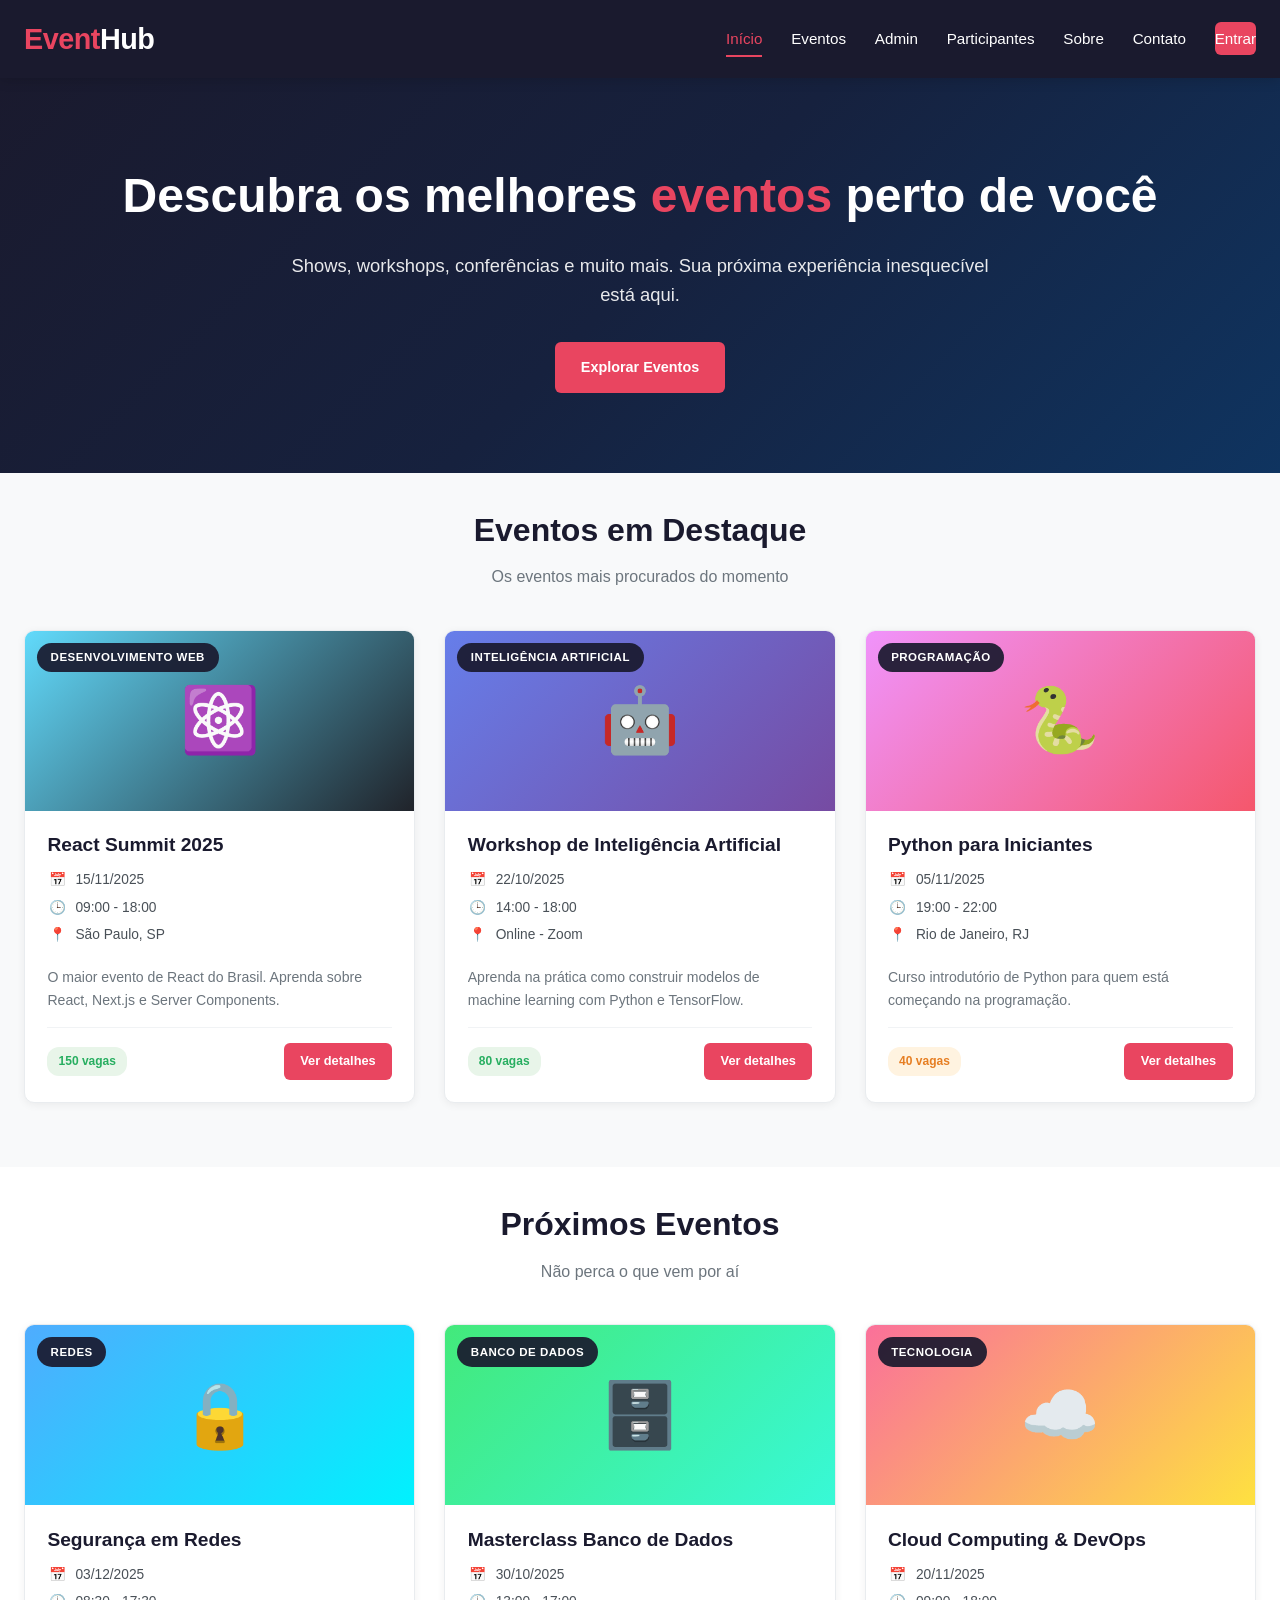
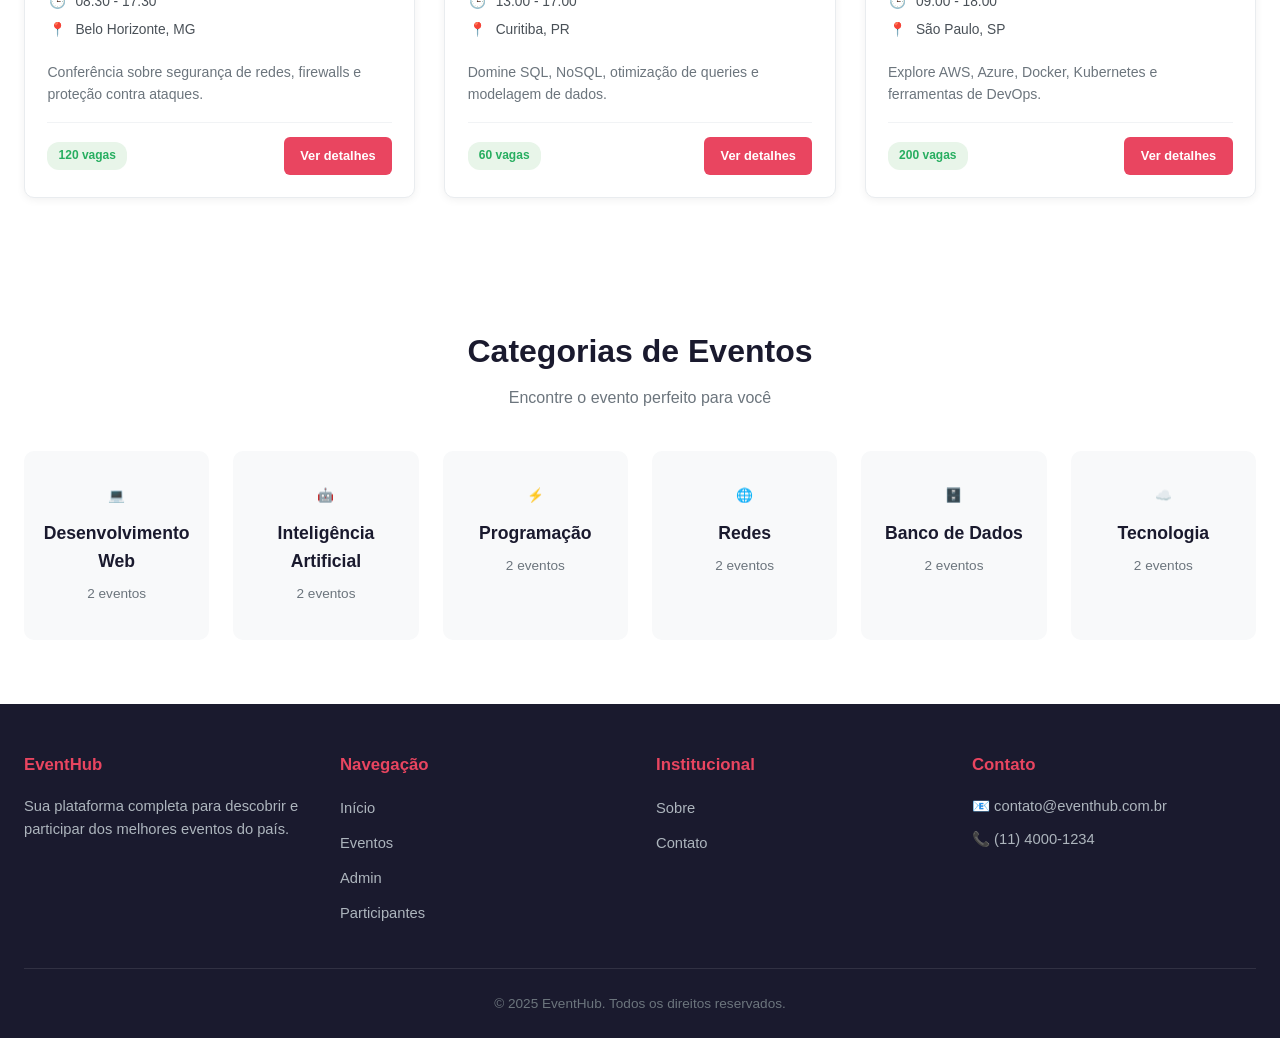
==== index.html @ a923f31c "v1" ====
<!DOCTYPE html>
<html lang="pt-BR">
<head>
  <meta charset="UTF-8">
  <meta name="viewport" content="width=device-width, initial-scale=1.0">
  <title>EventHub — Sua plataforma de eventos</title>
  <link rel="stylesheet" href="css/style.css">
  <link rel="stylesheet" href="css/eventos.css">
</head>
<body>
  <header class="site-header">
    <div class="container navbar">
      <a href="index.html" class="logo">Event<span>Hub</span></a>
      <nav>
        <ul class="nav-menu" id="navMenu">
  <li><a href="index.html" class="active">Início</a></li>
  <li><a href="eventos.html">Eventos</a></li>
  <li><a href="admin.html">Admin</a></li>
  <li><a href="participantes.html">Participantes</a></li>
  <li><a href="sobre.html">Sobre</a></li>
  <li><a href="contato.html">Contato</a></li>
  <li><a href="login.html" class="btn-login">Entrar</a></li>
</ul>
      </nav>
      <button class="mobile-toggle" id="mobileToggle" aria-label="Menu">☰</button>
    </div>
  </header>

  <section class="hero">
    <div class="container">
      <h1>Descubra os melhores <span>eventos</span> perto de você</h1>
      <p>Shows, workshops, conferências e muito mais. Sua próxima experiência inesquecível está aqui.</p>
      <div class="hero-actions">
  <a href="eventos.html" class="btn btn-primary">Explorar Eventos</a>
  <a href="cadastro-evento.html" id="btnCriarEvento" class="btn btn-outline"
     style="background:transparent;color:white;border-color:white;display:none;">
    Criar Evento
  </a>
</div>
    </div>
  </section>

  <section class="events-section">
    <div class="container">
      <h2 class="section-title">Eventos em Destaque</h2>
      <p class="section-subtitle">Os eventos mais procurados do momento</p>
      <div class="events-grid" id="destaques"></div>
    </div>
  </section>

  <section class="events-section" style="background:white;">
    <div class="container">
      <h2 class="section-title">Próximos Eventos</h2>
      <p class="section-subtitle">Não perca o que vem por aí</p>
      <div class="events-grid" id="proximos"></div>
    </div>
  </section>

  <section class="categories-section">
    <div class="container">
      <h2 class="section-title">Categorias de Eventos</h2>
      <p class="section-subtitle">Encontre o evento perfeito para você</p>
      <div class="categories-grid" id="categoriasGrid"></div>
    </div>
  </section>

  <footer>
    <div class="container">
      <div class="footer-grid">
        <div class="footer-col">
          <h4>EventHub</h4>
          <p>Sua plataforma completa para descobrir e participar dos melhores eventos do país.</p>
        </div>
        <div class="footer-col">
          <h4>Navegação</h4>
          <ul>
            <li><a href="index.html">Início</a></li>
            <li><a href="eventos.html">Eventos</a></li>
            <li><a href="admin.html">Admin</a></li>
            <li><a href="participantes.html">Participantes</a></li>
          </ul>
        </div>
        <div class="footer-col">
          <h4>Institucional</h4>
          <ul>
            <li><a href="sobre.html">Sobre</a></li>
            <li><a href="contato.html">Contato</a></li>
          </ul>
        </div>
        <div class="footer-col">
          <h4>Contato</h4>
          <p>📧 contato@eventhub.com.br</p>
          <p>📞 (11) 4000-1234</p>
        </div>
      </div>
      <div class="footer-bottom">
        <p>&copy; 2025 EventHub. Todos os direitos reservados.</p>
      </div>
    </div>
  </footer>

  <script src="js/app.js"></script>
  <script>
    function cardHome(e) {
      return `
        <article class="event-card">
          <div class="event-image" style="background:${e.cor}">
            <span class="event-category-badge">${e.categoria}</span>
            <span>${e.imagem}</span>
          </div>
          <div class="event-info">
            <h3>${e.nome}</h3>
            <ul class="event-meta-list">
              <li><span class="icon">📅</span> ${formatarData(e.data)}</li>
              <li><span class="icon">🕒</span> ${e.horario}</li>
              <li><span class="icon">📍</span> ${e.local}</li>
            </ul>
            <p class="event-description">${e.descricao}</p>
            <div class="event-footer">
              <span class="badge ${e.vagas <= 10 ? 'full' : e.vagas <= 50 ? 'low' : ''}">${e.vagas} vagas</span>
              <a href="evento.html?id=${e.id}" class="btn btn-primary btn-sm">Ver detalhes</a>
            </div>
          </div>
        </article>`;
    }

    const eventos = DB.getEventos();
    document.getElementById('destaques').innerHTML = eventos.slice(0, 3).map(cardHome).join('');
    document.getElementById('proximos').innerHTML = eventos.slice(3, 6).map(cardHome).join('');

    const categorias = [...new Set(eventos.map(e => e.categoria))];
    document.getElementById('categoriasGrid').innerHTML = categorias.map(cat => {
      const count = eventos.filter(e => e.categoria === cat).length;
      const icones = {
        'Desenvolvimento Web': '💻', 'Inteligência Artificial': '🤖',
        'Programação': '⚡', 'Redes': '🌐',
        'Banco de Dados': '🗄️', 'Tecnologia': '☁️'
      };
      return `<a href="eventos.html?categoria=${encodeURIComponent(cat)}" class="category-card">
        <span class="category-icon">${icones[cat] || '📌'}</span>
        <h3>${cat}</h3>
        <span>${count} eventos</span>
      </a>`;
    }).join('');
  </script>
  <script src="js/app.js"></script>
<script src="js/auth.js"></script>
<script>
  // Troca "Entrar" por "Sair" se houver sessão
  (function () {
    const sessao = Auth.getSessao();
    if (!sessao) return;
    const btn = document.querySelector('.btn-login');
    if (btn) {
      btn.textContent = `👤 ${sessao.email.split('@')[0]} (Sair)`;
      btn.href = '#';
      btn.addEventListener('click', e => {
        e.preventDefault();
        if (confirm('Deseja sair?')) {
          Auth.logout();
          location.reload();
        }
      });
    }
  })();
</script>
<script>
  /* restante do script existente da home */
</script>
<script src="js/app.js"></script>
<script src="js/auth.js"></script>
<script>
  /* Mostra "Criar Evento" apenas para admin logado */
  (function () {
    const sessao = Auth.getSessao();
    if (sessao && sessao.tipo === 'admin') {
      document.getElementById('btnCriarEvento').style.display = '';
    }
  })();
</script>
<script>
  /* ... restante do script da home (destaques, próximos, categorias) ... */
</script>
</body>
</html>
---- css/style.css ----
/* ========== RESET E VARIÁVEIS GLOBAIS ========== */
*, *::before, *::after { margin: 0; padding: 0; box-sizing: border-box; }

:root {
  --primary: #e94560;
  --primary-dark: #c73650;
  --dark: #1a1a2e;
  --dark-2: #16213e;
  --dark-3: #0f3460;
  --gray-50: #f8f9fa;
  --gray-100: #f1f3f5;
  --gray-200: #e9ecef;
  --gray-300: #dee2e6;
  --gray-500: #adb5bd;
  --gray-600: #6c757d;
  --gray-700: #495057;
  --gray-800: #343a40;
  --success: #27ae60;
  --warning: #e67e22;
  --danger: #e74c3c;
  --info: #3498db;
  --radius: 10px;
  --radius-sm: 6px;
  --shadow-sm: 0 2px 8px rgba(0,0,0,0.06);
  --shadow-md: 0 4px 16px rgba(0,0,0,0.1);
  --shadow-lg: 0 10px 40px rgba(0,0,0,0.15);
  --transition: all 0.3s cubic-bezier(0.4, 0, 0.2, 1);
}

html { scroll-behavior: smooth; }
body {
  font-family: 'Segoe UI', -apple-system, BlinkMacSystemFont, sans-serif;
  background: var(--gray-50);
  color: var(--gray-800);
  line-height: 1.6;
  min-height: 100vh;
  display: flex;
  flex-direction: column;
}
a { text-decoration: none; color: inherit; }
button { font-family: inherit; cursor: pointer; border: none; background: none; }
.container { max-width: 1280px; margin: 0 auto; padding: 0 24px; width: 100%; }
:focus-visible { outline: 3px solid var(--primary); outline-offset: 2px; }

/* ========== HEADER / NAV ========== */
.site-header {
  background: var(--dark);
  color: white;
  padding: 1rem 0;
  position: sticky;
  top: 0;
  z-index: 200;
  box-shadow: 0 2px 12px rgba(0,0,0,0.15);
}
.navbar {
  display: flex;
  justify-content: space-between;
  align-items: center;
  gap: 1rem;
}
.logo { font-size: 1.8rem; font-weight: 800; color: var(--primary); letter-spacing: -0.5px; }
.logo span { color: white; }
.nav-menu { display: flex; list-style: none; gap: 1.8rem; align-items: center; }
.nav-menu a {
  color: white; font-weight: 500; font-size: 0.95rem;
  transition: var(--transition); padding: 0.5rem 0;
  border-bottom: 2px solid transparent;
}
.nav-menu a:hover, .nav-menu a.active {
  color: var(--primary); border-bottom-color: var(--primary);
}
.btn-login {
  background: var(--primary); padding: 0.55rem 1.3rem;
  border-radius: var(--radius-sm); color: white !important;
  font-weight: 600; border-bottom: none !important;
}
.btn-login:hover { background: var(--primary-dark); }
.mobile-toggle {
  display: none; color: white; font-size: 1.8rem; padding: 0.3rem;
}

/* ========== BOTÕES ========== */
.btn {
  padding: 0.75rem 1.5rem; border-radius: var(--radius-sm);
  font-weight: 700; font-size: 0.9rem; transition: var(--transition);
  display: inline-flex; align-items: center; justify-content: center;
  gap: 0.4rem; border: 2px solid transparent; cursor: pointer;
}
.btn-primary { background: var(--primary); color: white; }
.btn-primary:hover { background: var(--primary-dark); transform: translateY(-2px); box-shadow: 0 6px 20px rgba(233,69,96,0.4); }
.btn-outline { background: white; color: var(--gray-700); border-color: var(--gray-300); }
.btn-outline:hover { border-color: var(--primary); color: var(--primary); }
.btn-success { background: var(--success); color: white; }
.btn-success:hover { background: #219150; }
.btn-danger { background: var(--danger); color: white; }
.btn-danger:hover { background: #c0392b; }
.btn-sm { padding: 0.4rem 0.9rem; font-size: 0.8rem; }
.btn:disabled { opacity: 0.5; cursor: not-allowed; transform: none !important; }

/* ========== BANNER / PAGE HEADER ========== */
.page-header {
  background: linear-gradient(135deg, var(--dark) 0%, var(--dark-2) 50%, var(--dark-3) 100%);
  color: white; padding: 3.5rem 0 3rem; text-align: center; position: relative;
}
.page-header h1 { font-size: clamp(1.8rem, 4vw, 2.8rem); margin-bottom: 0.5rem; font-weight: 800; }
.page-header h1 span { color: var(--primary); }
.page-header p { opacity: 0.9; font-size: clamp(0.95rem, 1.5vw, 1.15rem); max-width: 600px; margin: 0 auto; }

.hero {
  background: linear-gradient(135deg, var(--dark) 0%, var(--dark-2) 50%, var(--dark-3) 100%);
  color: white; padding: 5rem 0; text-align: center;
}
.hero h1 { font-size: clamp(2rem, 5vw, 3rem); margin-bottom: 1rem; }
.hero h1 span { color: var(--primary); }
.hero p { font-size: 1.15rem; margin-bottom: 2rem; opacity: 0.9; max-width: 700px; margin-left: auto; margin-right: auto; }
.hero-actions { display: flex; justify-content: center; gap: 1rem; flex-wrap: wrap; }

/* ========== FOOTER ========== */
footer { background: var(--dark); color: white; padding: 3rem 0 1.5rem; margin-top: auto; }
.footer-grid {
  display: grid; grid-template-columns: repeat(auto-fit, minmax(200px, 1fr));
  gap: 2rem; margin-bottom: 2rem;
}
.footer-col h4 { color: var(--primary); margin-bottom: 1rem; font-size: 1.05rem; }
.footer-col ul { list-style: none; }
.footer-col ul li { margin-bottom: 0.6rem; }
.footer-col ul li a { color: var(--gray-500); transition: var(--transition); font-size: 0.92rem; }
.footer-col ul li a:hover { color: var(--primary); }
.footer-col p { color: var(--gray-500); font-size: 0.92rem; margin-bottom: 0.6rem; }
.footer-bottom {
  border-top: 1px solid rgba(255,255,255,0.1);
  padding-top: 1.5rem; text-align: center;
  color: var(--gray-600); font-size: 0.85rem;
}

/* ========== TOAST ========== */
.toast-container {
  position: fixed; bottom: 1.5rem; right: 1.5rem;
  z-index: 2000; display: flex; flex-direction: column; gap: 0.6rem; max-width: 360px;
}
.toast {
  background: white; border-radius: var(--radius-sm); padding: 0.9rem 1.1rem;
  box-shadow: var(--shadow-lg); display: flex; align-items: center; gap: 0.7rem;
  border-left: 4px solid var(--info); animation: toastIn 0.4s ease; font-size: 0.9rem;
}
.toast.success { border-left-color: var(--success); }
.toast.warning { border-left-color: var(--warning); }
.toast.error { border-left-color: var(--danger); }
@keyframes toastIn { from { opacity: 0; transform: translateX(100%); } to { opacity: 1; transform: translateX(0); } }

/* ========== FORMULÁRIOS ========== */
.form-group { margin-bottom: 1.2rem; }
.form-group label {
  display: block; font-weight: 700; margin-bottom: 0.4rem;
  font-size: 0.88rem; color: var(--dark);
}
.form-group label .req { color: var(--danger); margin-left: 2px; }
.form-group input,
.form-group select,
.form-group textarea {
  width: 100%; padding: 0.75rem 0.9rem;
  border: 1.5px solid var(--gray-300); border-radius: var(--radius-sm);
  font-size: 0.95rem; font-family: inherit;
  background: white; transition: var(--transition); outline: none;
}
.form-group input:focus,
.form-group select:focus,
.form-group textarea:focus {
  border-color: var(--primary);
  box-shadow: 0 0 0 3px rgba(233,69,96,0.12);
}
.form-group input.error,
.form-group select.error,
.form-group textarea.error {
  border-color: var(--danger); background: #fff5f5;
}
.form-group .error-msg {
  color: var(--danger); font-size: 0.8rem;
  margin-top: 0.3rem; display: none;
}
.form-group.has-error .error-msg { display: block; }
.form-group textarea { resize: vertical; min-height: 100px; }
.form-row { display: grid; grid-template-columns: 1fr 1fr; gap: 1rem; }
.form-card {
  background: white; border-radius: var(--radius); padding: 2rem;
  box-shadow: var(--shadow-md); border: 1px solid var(--gray-200);
}

/* ========== BADGES / TAGS ========== */
.badge {
  display: inline-flex; align-items: center; gap: 0.3rem;
  padding: 0.3rem 0.7rem; border-radius: 12px;
  font-size: 0.75rem; background: #e8f5e9; color: var(--success); font-weight: 700;
}
.badge.low { background: #fff3e0; color: var(--warning); }
.badge.full { background: #ffebee; color: var(--danger); }
.badge.info { background: #e3f2fd; color: var(--info); }

/* ========== RESPONSIVIDADE GLOBAL ========== */
@media (max-width: 768px) {
  .nav-menu { display: none; }
  .nav-menu.mobile-open {
    display: flex; flex-direction: column; position: absolute;
    top: 100%; left: 0; right: 0; background: var(--dark);
    padding: 1rem 1.5rem; gap: 0.8rem; box-shadow: 0 8px 20px rgba(0,0,0,0.3);
  }
  .mobile-toggle { display: block; }
  .form-row { grid-template-columns: 1fr; }
  .toast-container { left: 1rem; right: 1rem; max-width: none; }
}
---- css/eventos.css ----
/* ========== FILTROS ========== */
.filters-section {
  background: white; padding: 1.5rem 0;
  box-shadow: var(--shadow-sm); border-bottom: 1px solid var(--gray-200);
}
.filters-grid {
  display: grid; grid-template-columns: 2fr 1.2fr 1fr 1.2fr auto;
  gap: 1rem; align-items: end;
}
.filter-group { display: flex; flex-direction: column; min-width: 0; }
.filter-group label {
  font-size: 0.8rem; font-weight: 700; color: var(--dark);
  margin-bottom: 0.4rem; text-transform: uppercase; letter-spacing: 0.5px;
}
.filter-group input, .filter-group select {
  padding: 0.7rem 0.9rem; border: 1.5px solid var(--gray-300);
  border-radius: var(--radius-sm); font-size: 0.92rem;
  background: var(--gray-50); transition: var(--transition); outline: none; width: 100%;
}
.filter-group input:focus, .filter-group select:focus {
  border-color: var(--primary); background: white;
  box-shadow: 0 0 0 3px rgba(233,69,96,0.12);
}
.btn-clear {
  padding: 0.7rem 1.1rem; background: var(--gray-100);
  border: 1.5px solid var(--gray-300); border-radius: var(--radius-sm);
  font-weight: 700; color: var(--gray-700); transition: var(--transition);
  white-space: nowrap; font-size: 0.85rem;
}
.btn-clear:hover { background: var(--primary); color: white; border-color: var(--primary); }
.btn-clear:disabled { opacity: 0.4; cursor: not-allowed; }

.active-filters {
  display: flex; flex-wrap: wrap; gap: 0.5rem;
  margin-top: 1rem; align-items: center;
}
.active-filters:empty { display: none; }
.active-filters .label {
  font-size: 0.8rem; font-weight: 700; color: var(--gray-600);
  text-transform: uppercase; letter-spacing: 0.5px;
}
.filter-chip {
  display: inline-flex; align-items: center; gap: 0.4rem;
  background: rgba(233,69,96,0.1); color: var(--primary-dark);
  padding: 0.3rem 0.5rem 0.3rem 0.8rem; border-radius: 20px;
  font-size: 0.8rem; font-weight: 600; border: 1px solid rgba(233,69,96,0.25);
}
.filter-chip button {
  width: 18px; height: 18px; border-radius: 50%;
  background: rgba(233,69,96,0.2); color: var(--primary-dark);
  font-size: 0.65rem; display: flex; align-items: center; justify-content: center;
}
.filter-chip button:hover { background: var(--primary); color: white; }

/* ========== GRID DE EVENTOS ========== */
.events-section { padding: 2rem 0 4rem; flex: 1; }
.results-bar {
  display: flex; justify-content: space-between; align-items: center;
  margin-bottom: 1.5rem; flex-wrap: wrap; gap: 1rem;
}
.results-count { color: var(--gray-600); font-size: 0.95rem; }
.results-count strong { color: var(--primary); font-size: 1.15rem; }

.events-grid {
  display: grid; grid-template-columns: repeat(auto-fill, minmax(300px, 1fr));
  gap: 1.8rem;
}
.event-card {
  background: white; border-radius: var(--radius); overflow: hidden;
  box-shadow: var(--shadow-sm); transition: var(--transition);
  display: flex; flex-direction: column; border: 1px solid var(--gray-200);
}
.event-card:hover { transform: translateY(-6px); box-shadow: var(--shadow-lg); }
.event-image {
  height: 180px; display: flex; align-items: center; justify-content: center;
  font-size: 4rem; color: white; position: relative;
}
.event-category-badge {
  position: absolute; top: 12px; left: 12px;
  background: rgba(26,26,46,0.92); color: white;
  padding: 0.35rem 0.85rem; border-radius: 20px;
  font-size: 0.72rem; font-weight: 700;
  text-transform: uppercase; letter-spacing: 0.5px;
}
.event-info { padding: 1.4rem; flex: 1; display: flex; flex-direction: column; }
.event-info h3 { font-size: 1.2rem; margin-bottom: 0.7rem; color: var(--dark); line-height: 1.3; }
.event-meta-list { list-style: none; margin-bottom: 0.9rem; font-size: 0.86rem; color: var(--gray-700); }
.event-meta-list li { margin-bottom: 0.35rem; display: flex; align-items: center; gap: 0.5rem; }
.event-meta-list .icon { width: 20px; text-align: center; flex-shrink: 0; }
.event-description {
  color: var(--gray-600); font-size: 0.88rem; margin-bottom: 1rem; flex: 1;
  display: -webkit-box; -webkit-line-clamp: 3; -webkit-box-orient: vertical; overflow: hidden;
}
.event-footer {
  display: flex; justify-content: space-between; align-items: center;
  padding-top: 0.9rem; border-top: 1px solid var(--gray-100); gap: 0.5rem;
}
.empty-state {
  grid-column: 1 / -1; text-align: center; padding: 4rem 2rem;
  background: white; border-radius: var(--radius);
  box-shadow: var(--shadow-sm); border: 2px dashed var(--gray-300);
}
.empty-state .icon { font-size: 4rem; margin-bottom: 1rem; display: block; opacity: 0.7; }
.empty-state h3 { color: var(--dark); margin-bottom: 0.5rem; font-size: 1.5rem; }
.empty-state p { color: var(--gray-600); margin-bottom: 1.5rem; }

/* ========== CATEGORIAS ========== */
.categories-section { padding: 4rem 0; background: white; }
.section-title { font-size: 2rem; text-align: center; margin-bottom: 0.5rem; color: var(--dark); }
.section-subtitle { text-align: center; color: var(--gray-600); margin-bottom: 2.5rem; }
.categories-grid {
  display: grid; grid-template-columns: repeat(auto-fit, minmax(150px, 1fr)); gap: 1.5rem;
}
.category-card {
  background: var(--gray-50); border-radius: var(--radius); padding: 2rem 1rem;
  text-align: center; transition: var(--transition); cursor: pointer;
  border: 2px solid transparent;
}
.category-card:hover {
  border-color: var(--primary); transform: translateY(-5px); background: white;
  box-shadow: 0 8px 25px rgba(233,69,96,0.15);
}
.category-icon { font-size: 2.5rem; margin-bottom: 0.8rem; display: block; }
.category-card h3 { font-size: 1.1rem; color: var(--dark); margin-bottom: 0.3rem; }
.category-card span { font-size: 0.85rem; color: var(--gray-600); }

/* ========== PÁGINA DE DETALHES ========== */
.event-detail { padding: 3rem 0; }
.event-detail-grid {
  display: grid; grid-template-columns: 2fr 1fr; gap: 2rem;
}
.event-detail-hero {
  height: 250px; border-radius: var(--radius);
  display: flex; align-items: center; justify-content: center;
  font-size: 6rem; color: white; margin-bottom: 1.5rem;
}
.event-detail-content h1 { font-size: 2rem; color: var(--dark); margin-bottom: 1rem; }
.event-detail-meta {
  display: grid; grid-template-columns: repeat(auto-fit, minmax(180px, 1fr));
  gap: 1rem; margin-bottom: 2rem;
}
.meta-item {
  background: white; border-radius: var(--radius-sm); padding: 1rem;
  border: 1px solid var(--gray-200); display: flex; gap: 0.7rem;
}
.meta-item .icon { font-size: 1.4rem; }
.meta-item .label {
  font-size: 0.72rem; text-transform: uppercase; letter-spacing: 0.5px;
  color: var(--gray-500); font-weight: 700;
}
.meta-item .value { font-size: 0.92rem; color: var(--dark); font-weight: 600; }
.programacao { background: white; border-radius: var(--radius); padding: 1.5rem; border: 1px solid var(--gray-200); }
.programacao h3 { margin-bottom: 1rem; color: var(--dark); }
.programacao-item {
  display: flex; gap: 1rem; padding: 0.8rem 0; border-bottom: 1px solid var(--gray-100);
}
.programacao-item:last-child { border-bottom: none; }
.programacao-item .time { font-weight: 700; color: var(--primary); min-width: 70px; }
.sidebar-card {
  background: white; border-radius: var(--radius); padding: 1.5rem;
  border: 1px solid var(--gray-200); box-shadow: var(--shadow-sm); margin-bottom: 1.5rem;
}
.sidebar-card h3 { margin-bottom: 1rem; color: var(--dark); font-size: 1.1rem; }
.vagas-info { margin-bottom: 1.5rem; }
.vagas-info .count { font-size: 2rem; font-weight: 800; color: var(--primary); }
.vagas-info .label { font-size: 0.85rem; color: var(--gray-600); }

/* ========== RESPONSIVIDADE ========== */
@media (max-width: 992px) {
  .filters-grid { grid-template-columns: 1fr 1fr; }
  .filters-grid .btn-clear { grid-column: 1 / -1; }
  .event-detail-grid { grid-template-columns: 1fr; }
}
@media (max-width: 768px) {
  .filters-grid { grid-template-columns: 1fr; }
  .events-grid { grid-template-columns: 1fr; }
  .event-detail-content h1 { font-size: 1.5rem; }
  .event-detail-hero { height: 180px; font-size: 4rem; }
}
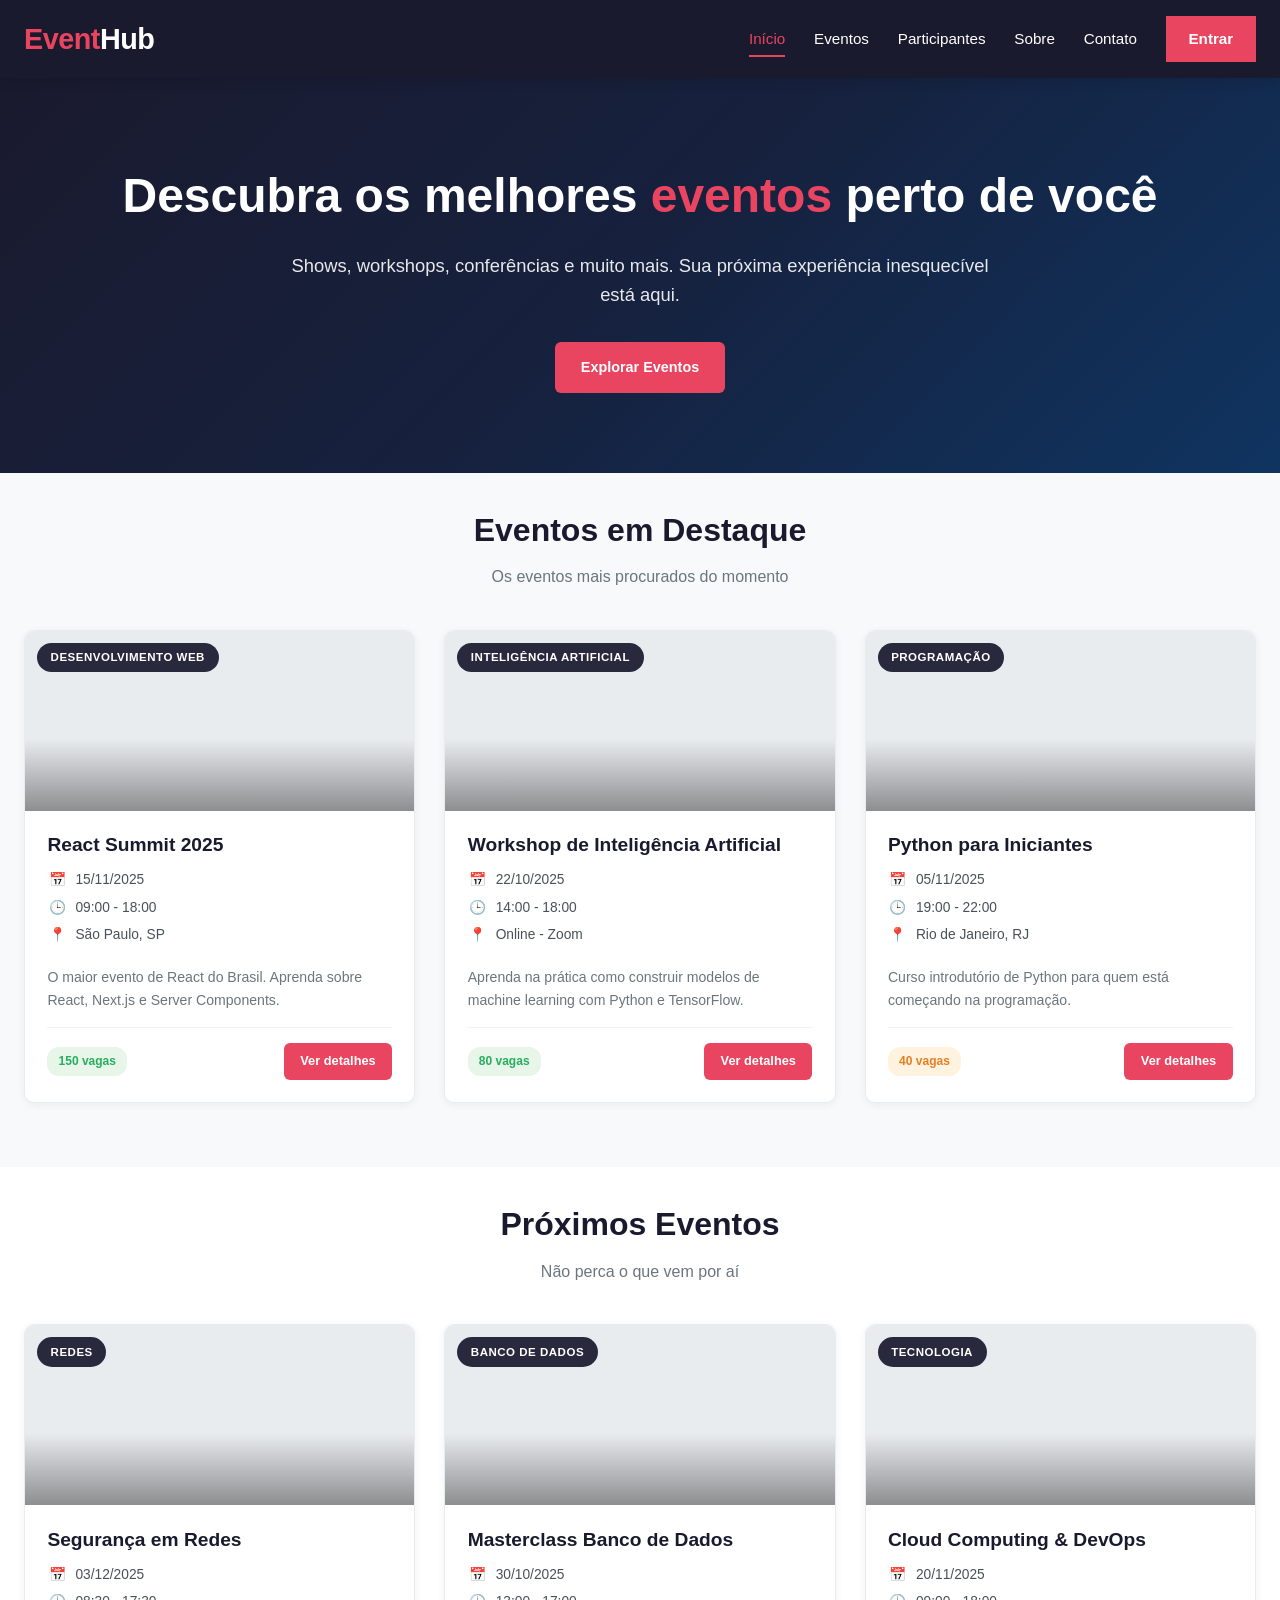
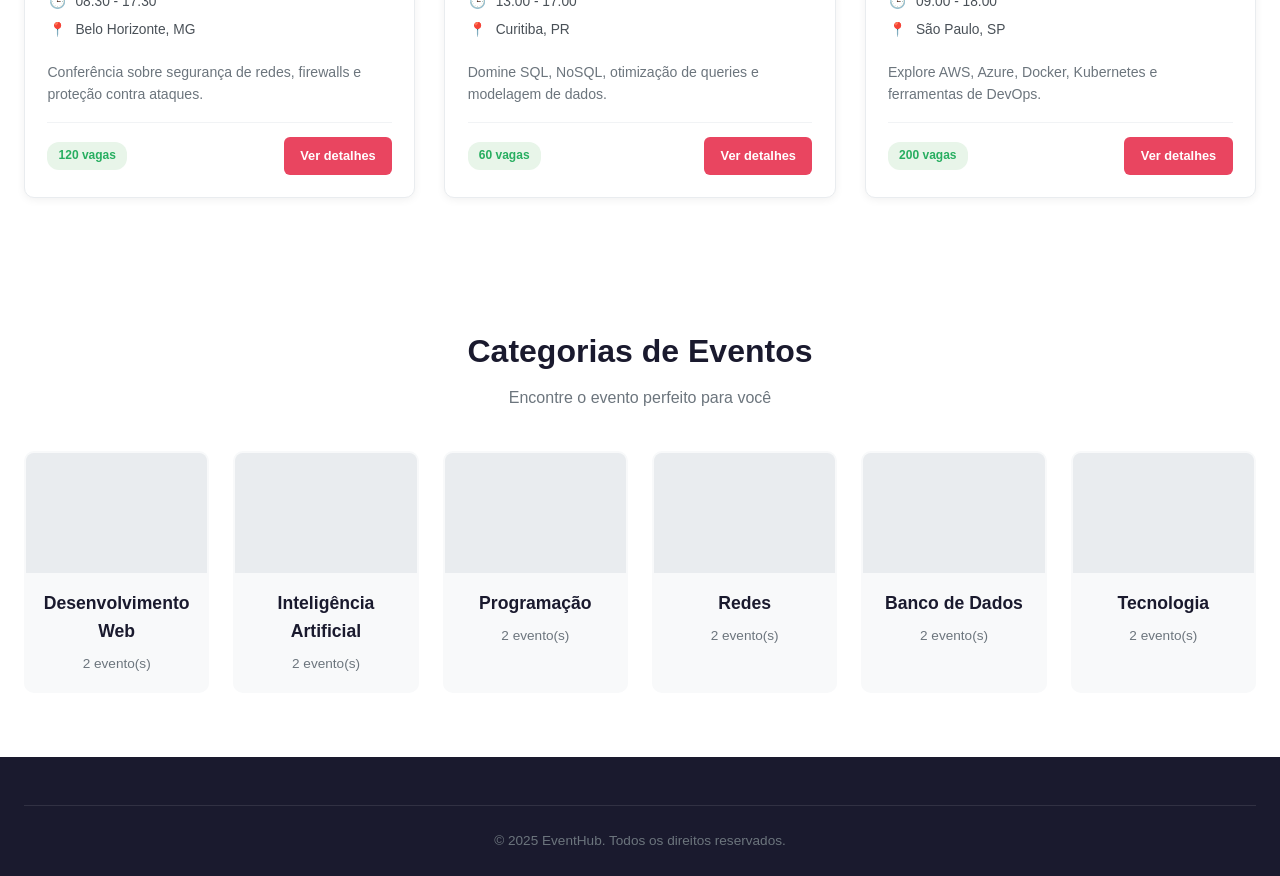
==== commit cdf13fac: "inserido imagens no  inicio" ====
--- a/index.html
+++ b/index.html
@@ -1,4 +1,3 @@
-
 <!DOCTYPE html>
 <html lang="pt-BR">
 <head>
@@ -14,14 +13,14 @@
       <a href="index.html" class="logo">Event<span>Hub</span></a>
       <nav>
         <ul class="nav-menu" id="navMenu">
-  <li><a href="index.html" class="active">Início</a></li>
-  <li><a href="eventos.html">Eventos</a></li>
-  <li><a href="admin.html">Admin</a></li>
-  <li><a href="participantes.html">Participantes</a></li>
-  <li><a href="sobre.html">Sobre</a></li>
-  <li><a href="contato.html">Contato</a></li>
-  <li><a href="login.html" class="btn-login">Entrar</a></li>
-</ul>
+          <li><a href="index.html" class="active">Início</a></li>
+          <li><a href="eventos.html">Eventos</a></li>
+          <li id="adminLink" style="display:none;"><a href="admin.html">Admin</a></li>
+          <li><a href="participantes.html">Participantes</a></li>
+          <li><a href="sobre.html">Sobre</a></li>
+          <li><a href="contato.html">Contato</a></li>
+          <li id="userMenu"><a href="login.html" class="btn-login">Entrar</a></li>
+        </ul>
       </nav>
       <button class="mobile-toggle" id="mobileToggle" aria-label="Menu">☰</button>
     </div>
@@ -32,12 +31,9 @@
       <h1>Descubra os melhores <span>eventos</span> perto de você</h1>
       <p>Shows, workshops, conferências e muito mais. Sua próxima experiência inesquecível está aqui.</p>
       <div class="hero-actions">
-  <a href="eventos.html" class="btn btn-primary">Explorar Eventos</a>
-  <a href="cadastro-evento.html" id="btnCriarEvento" class="btn btn-outline"
-     style="background:transparent;color:white;border-color:white;display:none;">
-    Criar Evento
-  </a>
-</div>
+        <a href="eventos.html" class="btn btn-primary">Explorar Eventos</a>
+        <a href="cadastro-evento.html" id="btnCriarEvento" class="btn btn-outline" style="background:transparent;color:white;border-color:white;display:none;">Criar Evento</a>
+      </div>
     </div>
   </section>
 
@@ -67,120 +63,60 @@
 
   <footer>
     <div class="container">
-      <div class="footer-grid">
-        <div class="footer-col">
-          <h4>EventHub</h4>
-          <p>Sua plataforma completa para descobrir e participar dos melhores eventos do país.</p>
-        </div>
-        <div class="footer-col">
-          <h4>Navegação</h4>
-          <ul>
-            <li><a href="index.html">Início</a></li>
-            <li><a href="eventos.html">Eventos</a></li>
-            <li><a href="admin.html">Admin</a></li>
-            <li><a href="participantes.html">Participantes</a></li>
-          </ul>
-        </div>
-        <div class="footer-col">
-          <h4>Institucional</h4>
-          <ul>
-            <li><a href="sobre.html">Sobre</a></li>
-            <li><a href="contato.html">Contato</a></li>
-          </ul>
-        </div>
-        <div class="footer-col">
-          <h4>Contato</h4>
-          <p>📧 contato@eventhub.com.br</p>
-          <p>📞 (11) 4000-1234</p>
-        </div>
-      </div>
-      <div class="footer-bottom">
-        <p>&copy; 2025 EventHub. Todos os direitos reservados.</p>
-      </div>
+      <div class="footer-bottom"><p>&copy; 2025 EventHub. Todos os direitos reservados.</p></div>
     </div>
   </footer>
 
   <script src="js/app.js"></script>
+  <script src="js/auth.js"></script>
   <script>
-    function cardHome(e) {
-      return `
-        <article class="event-card">
-          <div class="event-image" style="background:${e.cor}">
-            <span class="event-category-badge">${e.categoria}</span>
-            <span>${e.imagem}</span>
-          </div>
-          <div class="event-info">
-            <h3>${e.nome}</h3>
-            <ul class="event-meta-list">
-              <li><span class="icon">📅</span> ${formatarData(e.data)}</li>
-              <li><span class="icon">🕒</span> ${e.horario}</li>
-              <li><span class="icon">📍</span> ${e.local}</li>
-            </ul>
-            <p class="event-description">${e.descricao}</p>
-            <div class="event-footer">
-              <span class="badge ${e.vagas <= 10 ? 'full' : e.vagas <= 50 ? 'low' : ''}">${e.vagas} vagas</span>
-              <a href="evento.html?id=${e.id}" class="btn btn-primary btn-sm">Ver detalhes</a>
-            </div>
-          </div>
-        </article>`;
-    }
+    document.addEventListener('DOMContentLoaded', () => {
+      try {
+        let eventos = DB.getEventos();
+        if (!eventos || eventos.length === 0) { localStorage.removeItem('eventhub_eventos'); DB.init(); eventos = DB.getEventos(); }
 
-    const eventos = DB.getEventos();
-    document.getElementById('destaques').innerHTML = eventos.slice(0, 3).map(cardHome).join('');
-    document.getElementById('proximos').innerHTML = eventos.slice(3, 6).map(cardHome).join('');
+        function cardHome(e) {
+          const imgUrl = obterImagemEvento(e);
+          const vagasClass = e.vagas <= 10 ? 'full' : e.vagas <= 50 ? 'low' : '';
+          return `
+            <article class="event-card">
+              <div class="event-image event-image-photo">
+                <img src="${imgUrl}" class="img-cover" alt="${e.nome}" loading="lazy" onerror="this.src='${IMAGEM_FALLBACK}'">
+                <span class="event-category-badge">${e.categoria}</span>
+              </div>
+              <div class="event-info">
+                <h3>${e.nome}</h3>
+                <ul class="event-meta-list">
+                  <li><span class="icon">📅</span> ${formatarData(e.data)}</li>
+                  <li><span class="icon">🕒</span> ${e.horario}</li>
+                  <li><span class="icon">📍</span> ${e.local}</li>
+                </ul>
+                <p class="event-description">${e.descricao}</p>
+                <div class="event-footer">
+                  <span class="badge ${vagasClass}">${e.vagas} vagas</span>
+                  <a href="evento.html?id=${e.id}" class="btn btn-primary btn-sm">Ver detalhes</a>
+                </div>
+              </div>
+            </article>`;
+        }
 
-    const categorias = [...new Set(eventos.map(e => e.categoria))];
-    document.getElementById('categoriasGrid').innerHTML = categorias.map(cat => {
-      const count = eventos.filter(e => e.categoria === cat).length;
-      const icones = {
-        'Desenvolvimento Web': '💻', 'Inteligência Artificial': '🤖',
-        'Programação': '⚡', 'Redes': '🌐',
-        'Banco de Dados': '🗄️', 'Tecnologia': '☁️'
-      };
-      return `<a href="eventos.html?categoria=${encodeURIComponent(cat)}" class="category-card">
-        <span class="category-icon">${icones[cat] || '📌'}</span>
-        <h3>${cat}</h3>
-        <span>${count} eventos</span>
-      </a>`;
-    }).join('');
+        document.getElementById('destaques').innerHTML = eventos.slice(0, 3).map(cardHome).join('');
+        document.getElementById('proximos').innerHTML = eventos.slice(3, 6).map(cardHome).join('');
+
+        const categorias = [...new Set(eventos.map(e => e.categoria))];
+        document.getElementById('categoriasGrid').innerHTML = categorias.map(cat => {
+          const count = eventos.filter(e => e.categoria === cat).length;
+          const img = IMAGENS_CATEGORIA[cat] || IMAGEM_FALLBACK;
+          return `
+            <a href="eventos.html?categoria=${encodeURIComponent(cat)}" class="category-card category-card-photo" style="padding:0;overflow:hidden;">
+              <div class="category-photo"><img src="${img}" class="img-cover" alt="${cat}" onerror="this.src='${IMAGEM_FALLBACK}'"></div>
+              <div style="padding:1rem;text-align:center;"><h3>${cat}</h3><span>${count} evento(s)</span></div>
+            </a>`;
+        }).join('');
+      } catch (erro) {
+        console.error(erro);
+      }
+    });
   </script>
-  <script src="js/app.js"></script>
-<script src="js/auth.js"></script>
-<script>
-  // Troca "Entrar" por "Sair" se houver sessão
-  (function () {
-    const sessao = Auth.getSessao();
-    if (!sessao) return;
-    const btn = document.querySelector('.btn-login');
-    if (btn) {
-      btn.textContent = `👤 ${sessao.email.split('@')[0]} (Sair)`;
-      btn.href = '#';
-      btn.addEventListener('click', e => {
-        e.preventDefault();
-        if (confirm('Deseja sair?')) {
-          Auth.logout();
-          location.reload();
-        }
-      });
-    }
-  })();
-</script>
-<script>
-  /* restante do script existente da home */
-</script>
-<script src="js/app.js"></script>
-<script src="js/auth.js"></script>
-<script>
-  /* Mostra "Criar Evento" apenas para admin logado */
-  (function () {
-    const sessao = Auth.getSessao();
-    if (sessao && sessao.tipo === 'admin') {
-      document.getElementById('btnCriarEvento').style.display = '';
-    }
-  })();
-</script>
-<script>
-  /* ... restante do script da home (destaques, próximos, categorias) ... */
-</script>
 </body>
 </html>
--- a/css/style.css
+++ b/css/style.css
@@ -207,4 +207,91 @@
   .mobile-toggle { display: block; }
   .form-row { grid-template-columns: 1fr; }
   .toast-container { left: 1rem; right: 1rem; max-width: none; }
+}
+
+/* ============================================================
+   PADRONIZAÇÃO GLOBAL DE IMAGENS REAIS
+   ============================================================ */
+.img-cover {
+  width: 100%;
+  height: 100%;
+  object-fit: cover;
+  display: block;
+  transition: transform 0.5s ease;
+}
+
+.event-card:hover .img-cover,
+.category-card:hover .img-cover {
+  transform: scale(1.08);
+}
+
+/* Botão retangular */
+.nav-menu a.btn-login,
+.nav-menu #logoutBtn {
+  background: var(--primary);
+  padding: 0.55rem 1.3rem;
+  border-radius: 0px !important;
+  color: white !important;
+  font-weight: 600;
+  transition: var(--transition);
+  border: 2px solid var(--primary) !important;
+  display: inline-flex;
+  align-items: center;
+  justify-content: center;
+}
+
+.nav-menu a.btn-login:hover,
+.nav-menu #logoutBtn:hover {
+  background: var(--primary-dark) !important;
+  border-color: var(--primary-dark) !important;
+  color: white !important;
+}
+
+/* Ajuste dos containers de imagem */
+.event-image-photo {
+  position: relative;
+  overflow: hidden;
+  height: 200px;
+  padding: 0;
+  background: var(--gray-200);
+}
+
+.event-image-photo::after {
+  content: '';
+  position: absolute;
+  inset: 0;
+  background: linear-gradient(to bottom, transparent 60%, rgba(0,0,0,0.4) 100%);
+  pointer-events: none;
+}
+
+.event-image-photo .event-category-badge {
+  position: absolute;
+  top: 12px;
+  left: 12px;
+  z-index: 2;
+  background: rgba(26, 26, 46, 0.92);
+}
+
+.category-photo {
+  height: 120px;
+  overflow: hidden;
+  position: relative;
+  background: var(--gray-200);
+}
+
+.event-detail-hero-photo {
+  position: relative;
+  overflow: hidden;
+  height: 320px;
+  padding: 0;
+  background: var(--gray-200);
+  border-radius: var(--radius);
+  margin-bottom: 1.5rem;
+}
+
+.event-detail-hero-photo .event-category-badge {
+  position: absolute;
+  top: 15px;
+  left: 15px;
+  z-index: 2;
 }
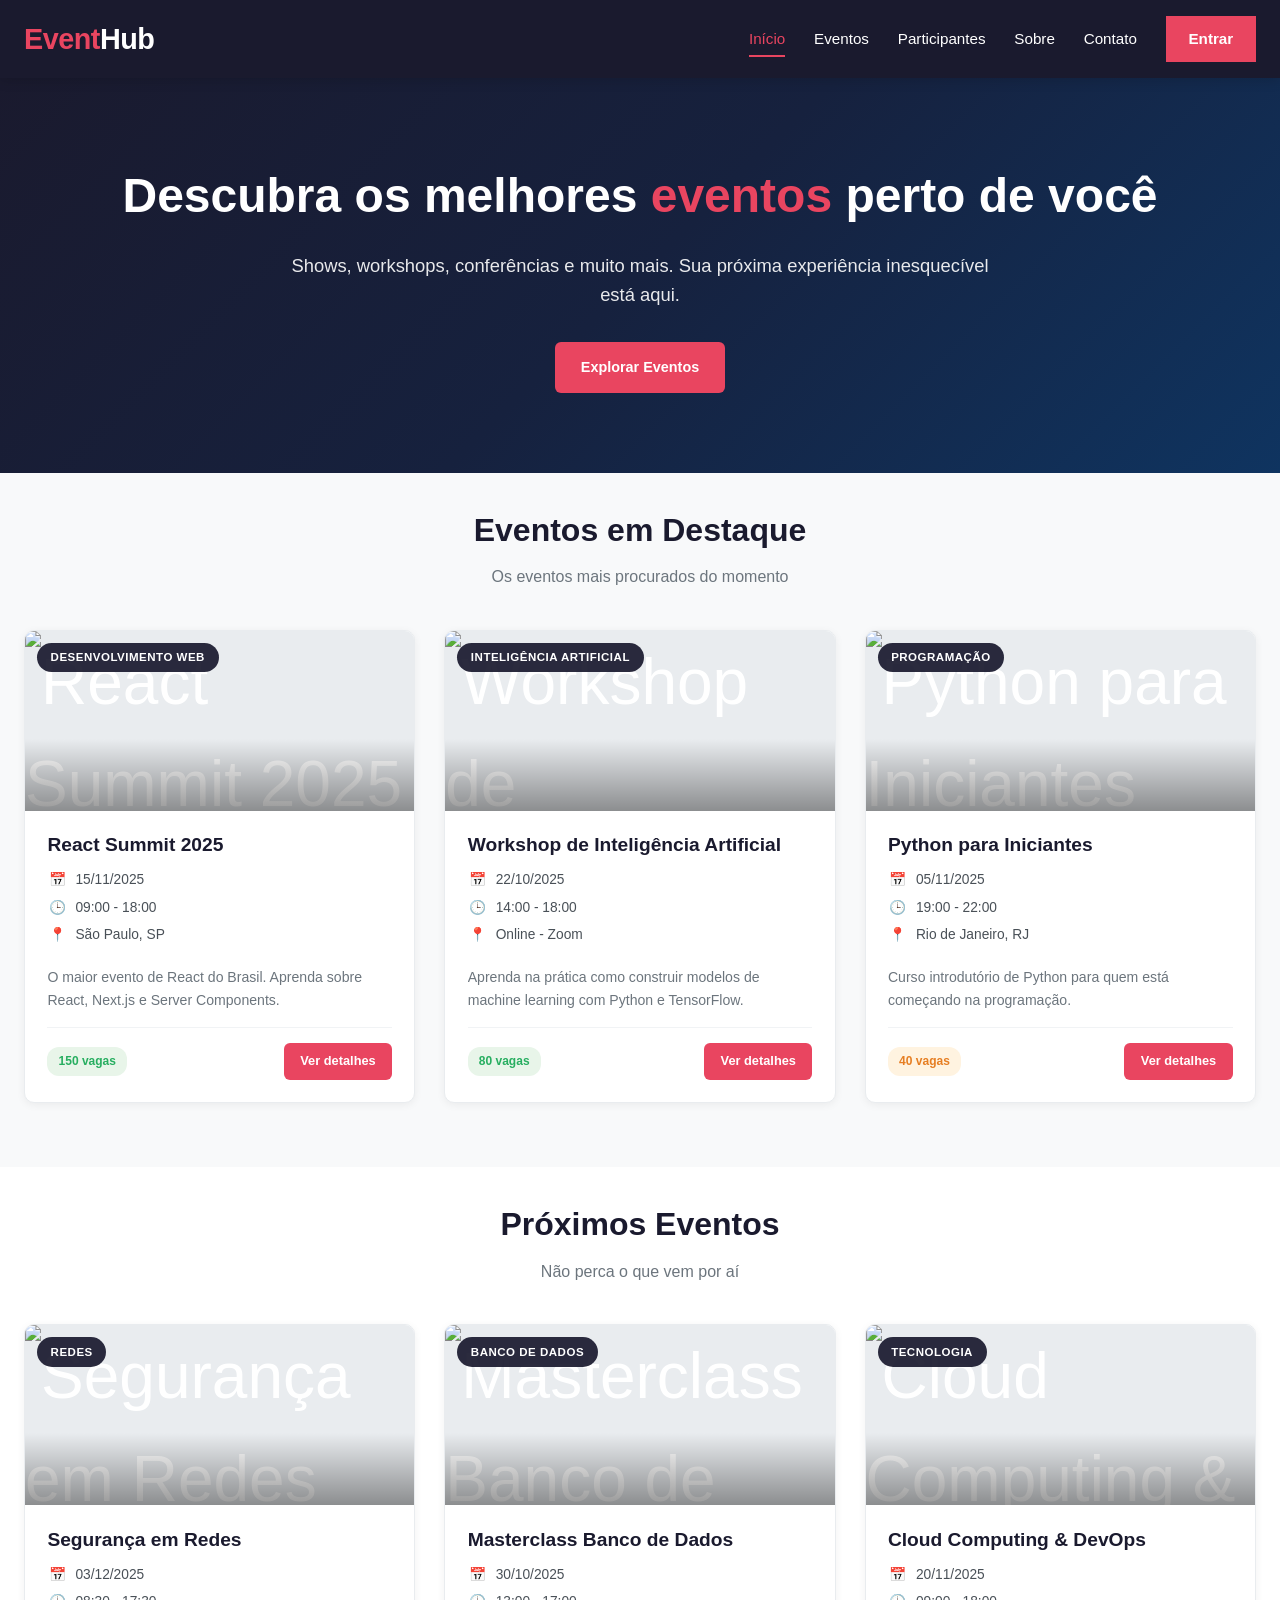
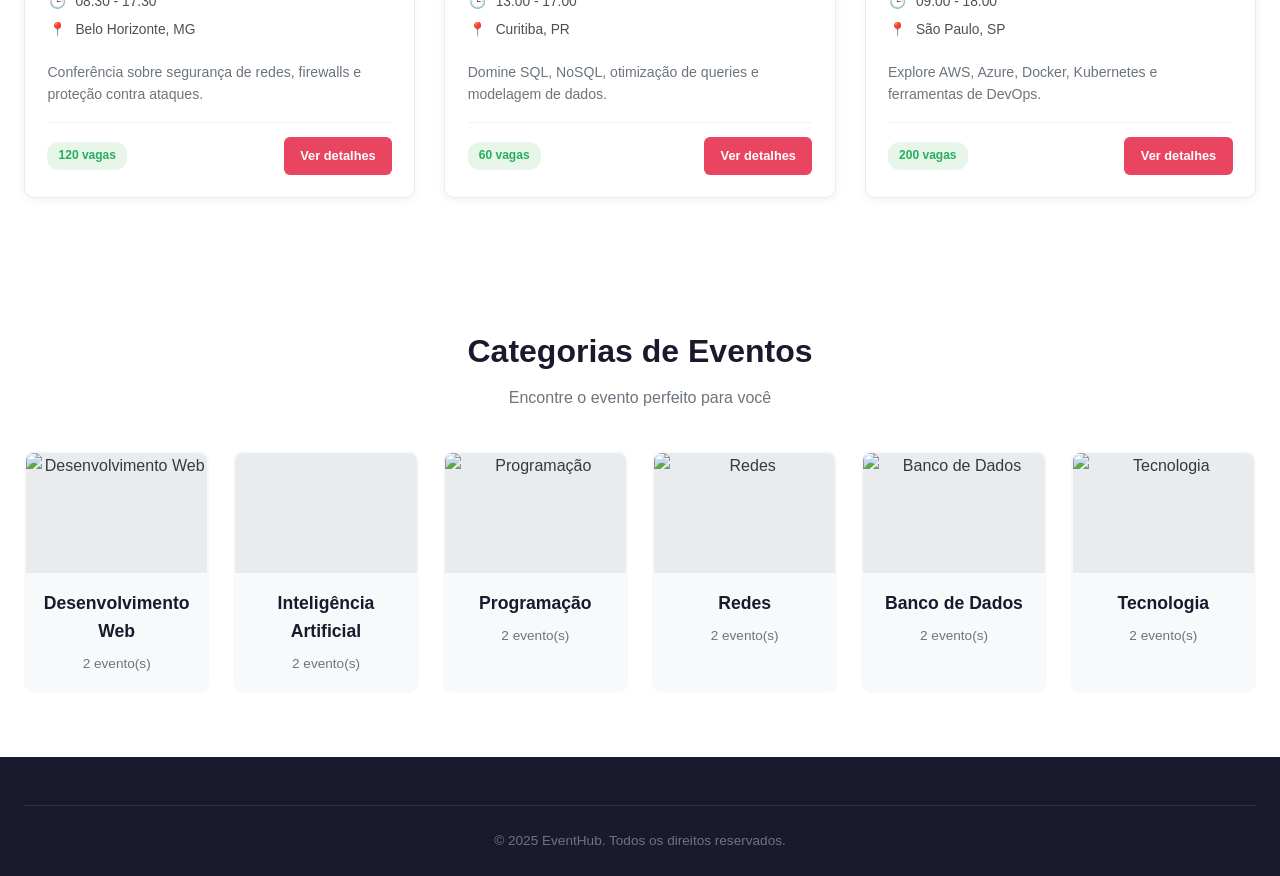
==== commit 4d755660: "alteração visual inicio" ====
--- a/index.html
+++ b/index.html
@@ -100,6 +100,25 @@
             </article>`;
         }
 
+                // Skeleton Loading
+        const skeletonHTML = `
+          <article class="event-card" style="pointer-events:none;">
+            <div class="skeleton skeleton-image"></div>
+            <div class="event-info">
+              <div class="skeleton skeleton-title"></div>
+              <div class="skeleton skeleton-text" style="width:80%"></div>
+              <div class="skeleton skeleton-text" style="width:60%"></div>
+              <div class="skeleton skeleton-text" style="width:90%; margin-top:15px;"></div>
+            </div>
+          </article>`;
+        document.getElementById('destaques').innerHTML = skeletonHTML + skeletonHTML + skeletonHTML;
+
+        // Depois de 800ms, substitui pelo conteúdo real (simulando carregamento)
+        setTimeout(() => {
+          document.getElementById('destaques').innerHTML = eventos.slice(0, 3).map(cardHome).join('');
+          document.getElementById('proximos').innerHTML = eventos.slice(3, 6).map(cardHome).join('');
+        }, 800);
+
         document.getElementById('destaques').innerHTML = eventos.slice(0, 3).map(cardHome).join('');
         document.getElementById('proximos').innerHTML = eventos.slice(3, 6).map(cardHome).join('');
 
--- a/css/style.css
+++ b/css/style.css
@@ -294,4 +294,45 @@
   top: 15px;
   left: 15px;
   z-index: 2;
-}+}
+
+/* ============================================================
+   GLASSMORPHISM (Efeito de Vidro)
+   ============================================================ */
+.auth-card, .modal {
+  background: rgba(255, 255, 255, 0.85) !important;
+  backdrop-filter: blur(12px);
+  -webkit-backdrop-filter: blur(12px);
+  border: 1px solid rgba(255, 255, 255, 0.3) !important;
+}
+
+.modal-hero { border-radius: 16px 16px 0 0; }
+
+/* ============================================================
+   MICRO-INTERAÇÕES (Efeito de aperto nos botões)
+   ============================================================ */
+button, .btn {
+  transition: transform 0.1s ease, background 0.3s;
+}
+button:active, .btn:active {
+  transform: scale(0.96) !important;
+}
+
+/* ============================================================
+   SKELETON LOADING (Tela de carregamento dos cards)
+   ============================================================ */
+@keyframes shimmer {
+  0% { background-position: -1000px 0; }
+  100% { background-position: 1000px 0; }
+}
+
+.skeleton {
+  background: linear-gradient(90deg, #f0f0f0 25%, #e0e0e0 50%, #f0f0f0 75%);
+  background-size: 1000px 100%;
+  animation: shimmer 2s infinite linear;
+  border-radius: 6px;
+}
+
+.skeleton-text { height: 16px; margin-bottom: 8px; width: 100%; }
+.skeleton-title { height: 24px; margin-bottom: 12px; width: 70%; }
+.skeleton-image { height: 180px; width: 100%; border-radius: 10px 10px 0 0; }
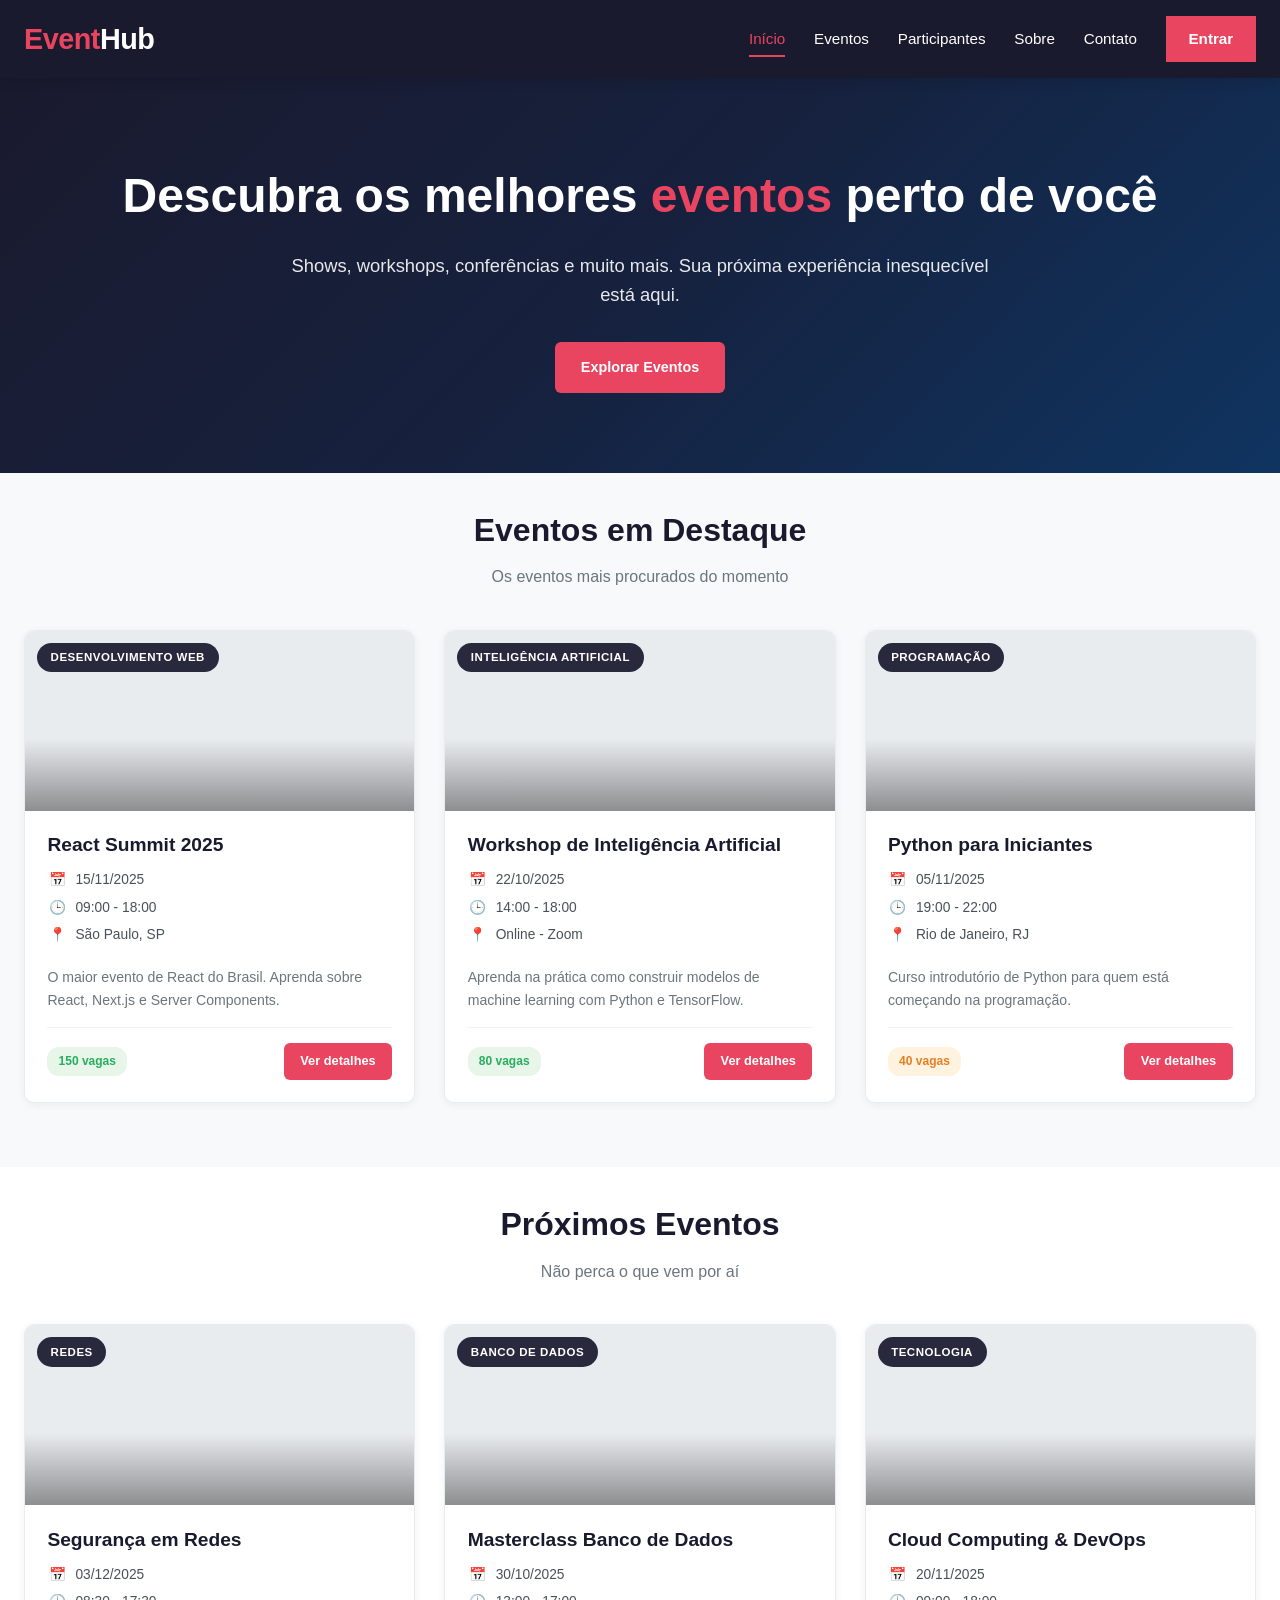
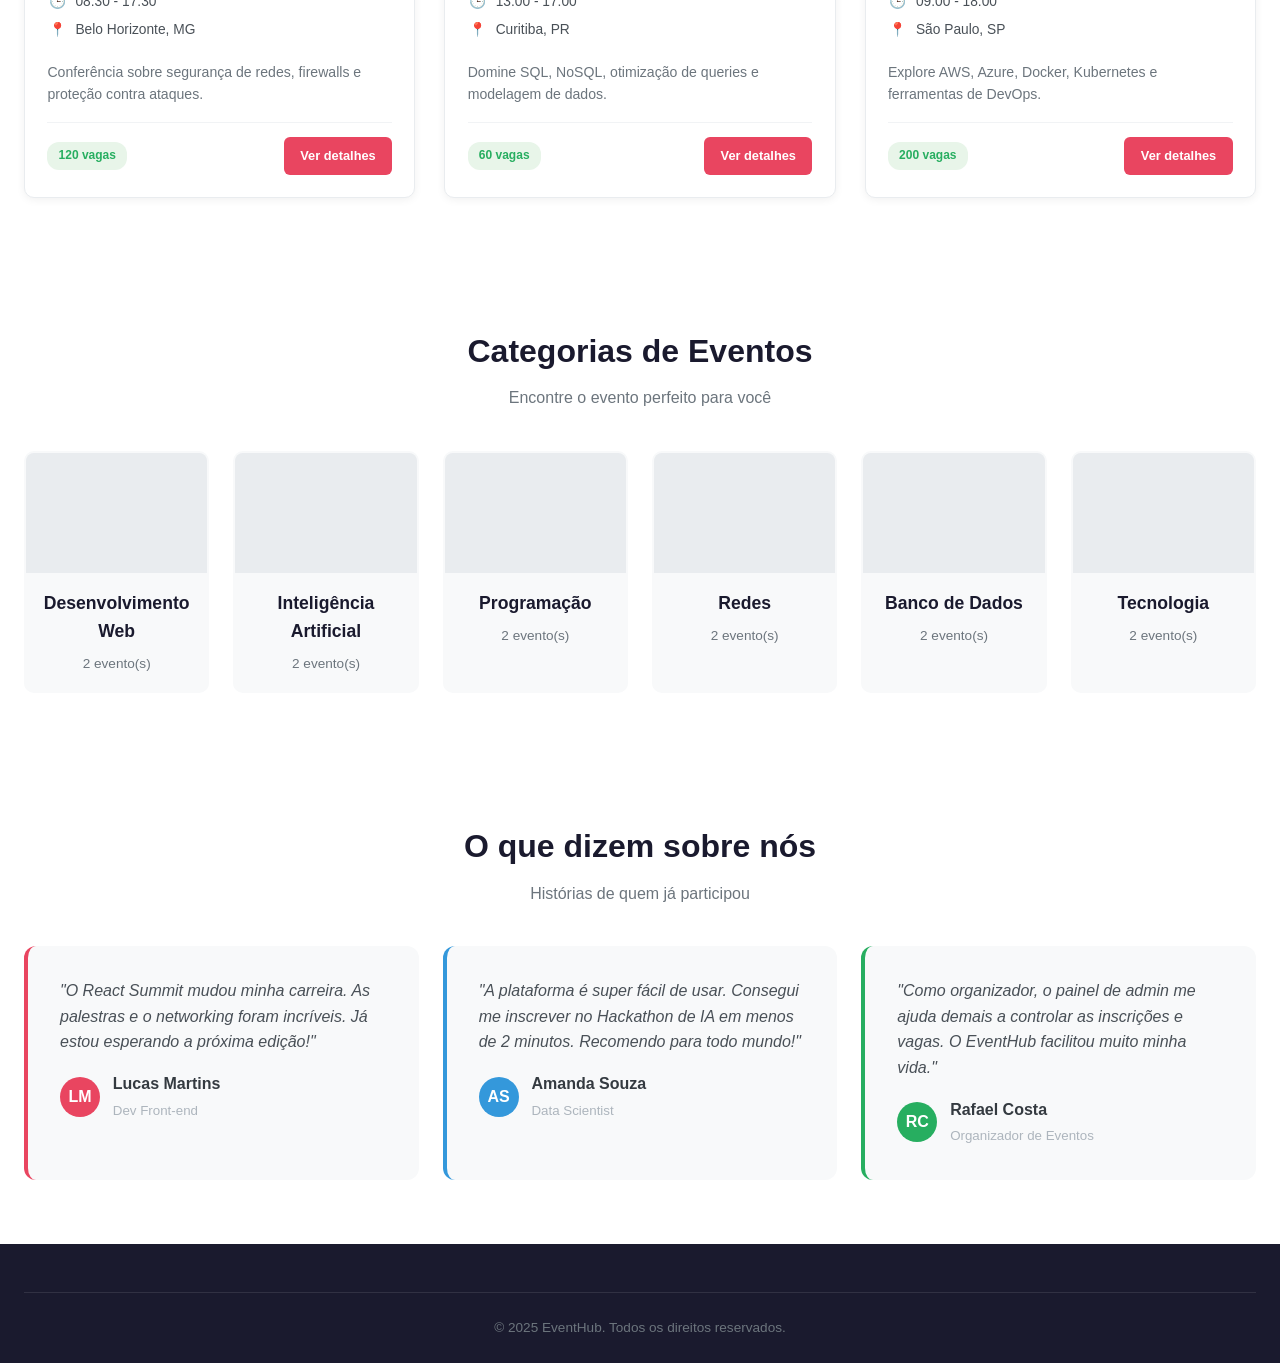
==== commit b8a5c731: "add depoimentos" ====
--- a/index.html
+++ b/index.html
@@ -60,6 +60,39 @@
       <div class="categories-grid" id="categoriasGrid"></div>
     </div>
   </section>
+  <section style="padding: 4rem 0; background: white;">
+    <div class="container">
+      <h2 class="section-title">O que dizem sobre nós</h2>
+      <p class="section-subtitle">Histórias de quem já participou</p>
+      
+      <div style="display: grid; grid-template-columns: repeat(auto-fit, minmax(300px, 1fr)); gap: 1.5rem; margin-top: 2rem;">
+        <div style="background: var(--gray-50); padding: 2rem; border-radius: 12px; border-left: 4px solid var(--primary);">
+          <p style="font-style: italic; color: var(--gray-700); margin-bottom: 1rem;">"O React Summit mudou minha carreira. As palestras e o networking foram incríveis. Já estou esperando a próxima edição!"</p>
+          <div style="display: flex; align-items: center; gap: 0.8rem;">
+            <div style="width: 40px; height: 40px; border-radius: 50%; background: var(--primary); color: white; display: flex; align-items: center; justify-content: center; font-weight: bold;">LM</div>
+            <div><strong>Lucas Martins</strong><br><small style="color: var(--gray-500);">Dev Front-end</small></div>
+          </div>
+        </div>
+
+        <div style="background: var(--gray-50); padding: 2rem; border-radius: 12px; border-left: 4px solid var(--info);">
+          <p style="font-style: italic; color: var(--gray-700); margin-bottom: 1rem;">"A plataforma é super fácil de usar. Consegui me inscrever no Hackathon de IA em menos de 2 minutos. Recomendo para todo mundo!"</p>
+          <div style="display: flex; align-items: center; gap: 0.8rem;">
+            <div style="width: 40px; height: 40px; border-radius: 50%; background: var(--info); color: white; display: flex; align-items: center; justify-content: center; font-weight: bold;">AS</div>
+            <div><strong>Amanda Souza</strong><br><small style="color: var(--gray-500);">Data Scientist</small></div>
+          </div>
+        </div>
+
+        <div style="background: var(--gray-50); padding: 2rem; border-radius: 12px; border-left: 4px solid var(--success);">
+          <p style="font-style: italic; color: var(--gray-700); margin-bottom: 1rem;">"Como organizador, o painel de admin me ajuda demais a controlar as inscrições e vagas. O EventHub facilitou muito minha vida."</p>
+          <div style="display: flex; align-items: center; gap: 0.8rem;">
+            <div style="width: 40px; height: 40px; border-radius: 50%; background: var(--success); color: white; display: flex; align-items: center; justify-content: center; font-weight: bold;">RC</div>
+            <div><strong>Rafael Costa</strong><br><small style="color: var(--gray-500);">Organizador de Eventos</small></div>
+          </div>
+        </div>
+      </div>
+    </div>
+  </section>
+
 
   <footer>
     <div class="container">
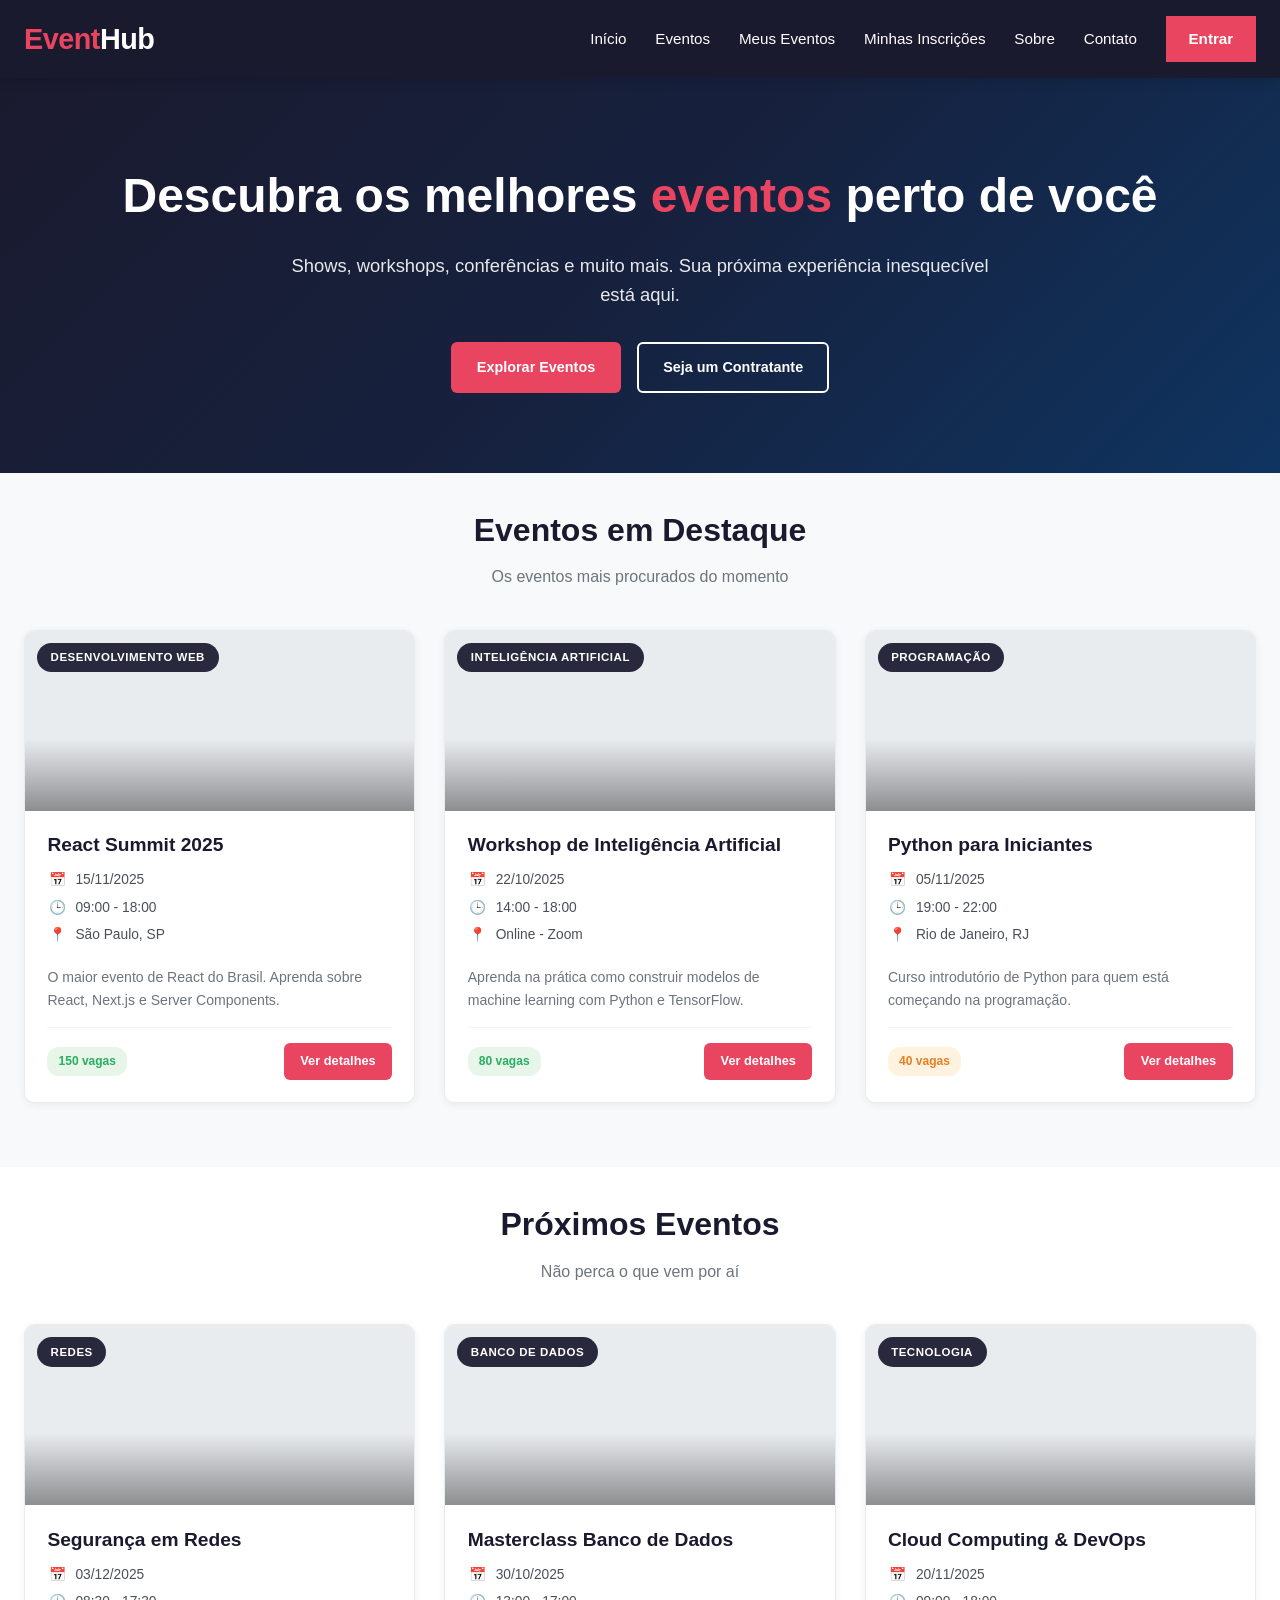
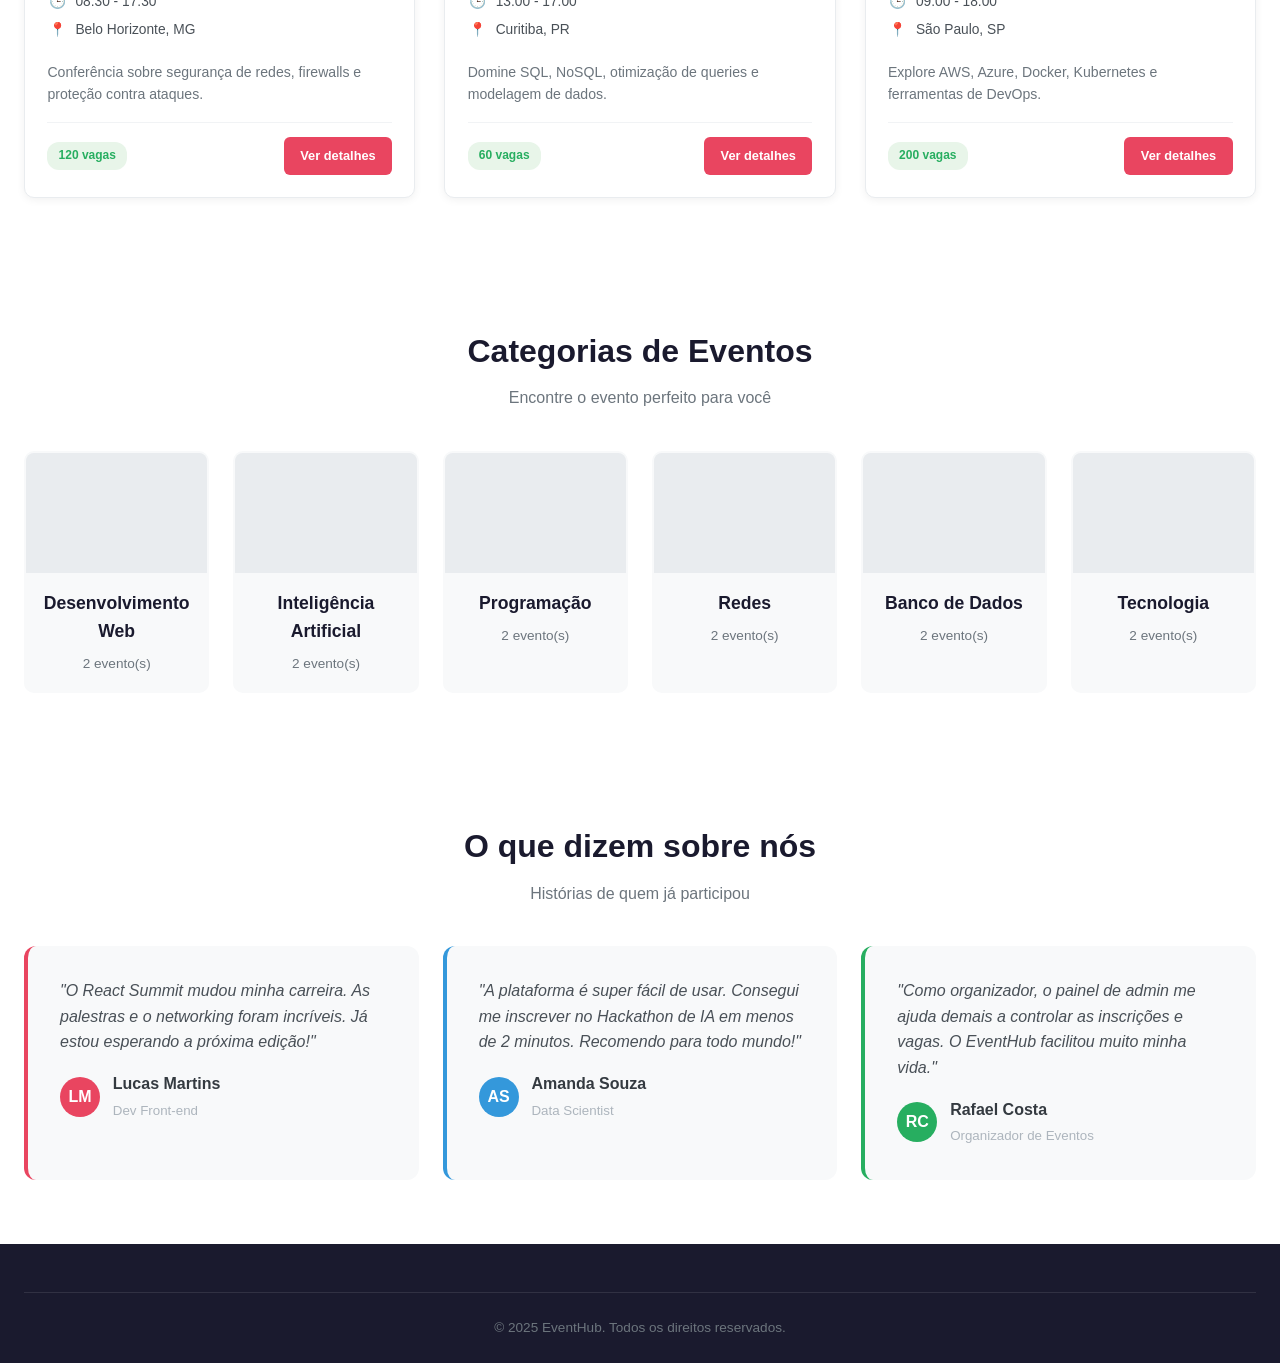
==== commit bc8419c4: "atualização geral" ====
--- a/index.html
+++ b/index.html
@@ -13,10 +13,11 @@
       <a href="index.html" class="logo">Event<span>Hub</span></a>
       <nav>
         <ul class="nav-menu" id="navMenu">
-          <li><a href="index.html" class="active">Início</a></li>
+          <li><a href="index.html">Início</a></li>
           <li><a href="eventos.html">Eventos</a></li>
           <li id="adminLink" style="display:none;"><a href="admin.html">Admin</a></li>
-          <li><a href="participantes.html">Participantes</a></li>
+          <li><a href="meus-eventos.html">Meus Eventos</a></li> <!-- 👈 NOVO LINK FIXO -->
+          <li><a href="participantes.html">Minhas Inscrições</a></li>
           <li><a href="sobre.html">Sobre</a></li>
           <li><a href="contato.html">Contato</a></li>
           <li id="userMenu"><a href="login.html" class="btn-login">Entrar</a></li>
@@ -33,6 +34,7 @@
       <div class="hero-actions">
         <a href="eventos.html" class="btn btn-primary">Explorar Eventos</a>
         <a href="cadastro-evento.html" id="btnCriarEvento" class="btn btn-outline" style="background:transparent;color:white;border-color:white;display:none;">Criar Evento</a>
+        <a href="cadastro-contratante.html" class="btn btn-outline" style="background:transparent;color:white;border-color:white;">Seja um Contratante</a>
       </div>
     </div>
   </section>
@@ -133,7 +135,7 @@
             </article>`;
         }
 
-                // Skeleton Loading
+        // Skeleton Loading
         const skeletonHTML = `
           <article class="event-card" style="pointer-events:none;">
             <div class="skeleton skeleton-image"></div>
@@ -146,14 +148,10 @@
           </article>`;
         document.getElementById('destaques').innerHTML = skeletonHTML + skeletonHTML + skeletonHTML;
 
-        // Depois de 800ms, substitui pelo conteúdo real (simulando carregamento)
         setTimeout(() => {
           document.getElementById('destaques').innerHTML = eventos.slice(0, 3).map(cardHome).join('');
           document.getElementById('proximos').innerHTML = eventos.slice(3, 6).map(cardHome).join('');
         }, 800);
-
-        document.getElementById('destaques').innerHTML = eventos.slice(0, 3).map(cardHome).join('');
-        document.getElementById('proximos').innerHTML = eventos.slice(3, 6).map(cardHome).join('');
 
         const categorias = [...new Set(eventos.map(e => e.categoria))];
         document.getElementById('categoriasGrid').innerHTML = categorias.map(cat => {
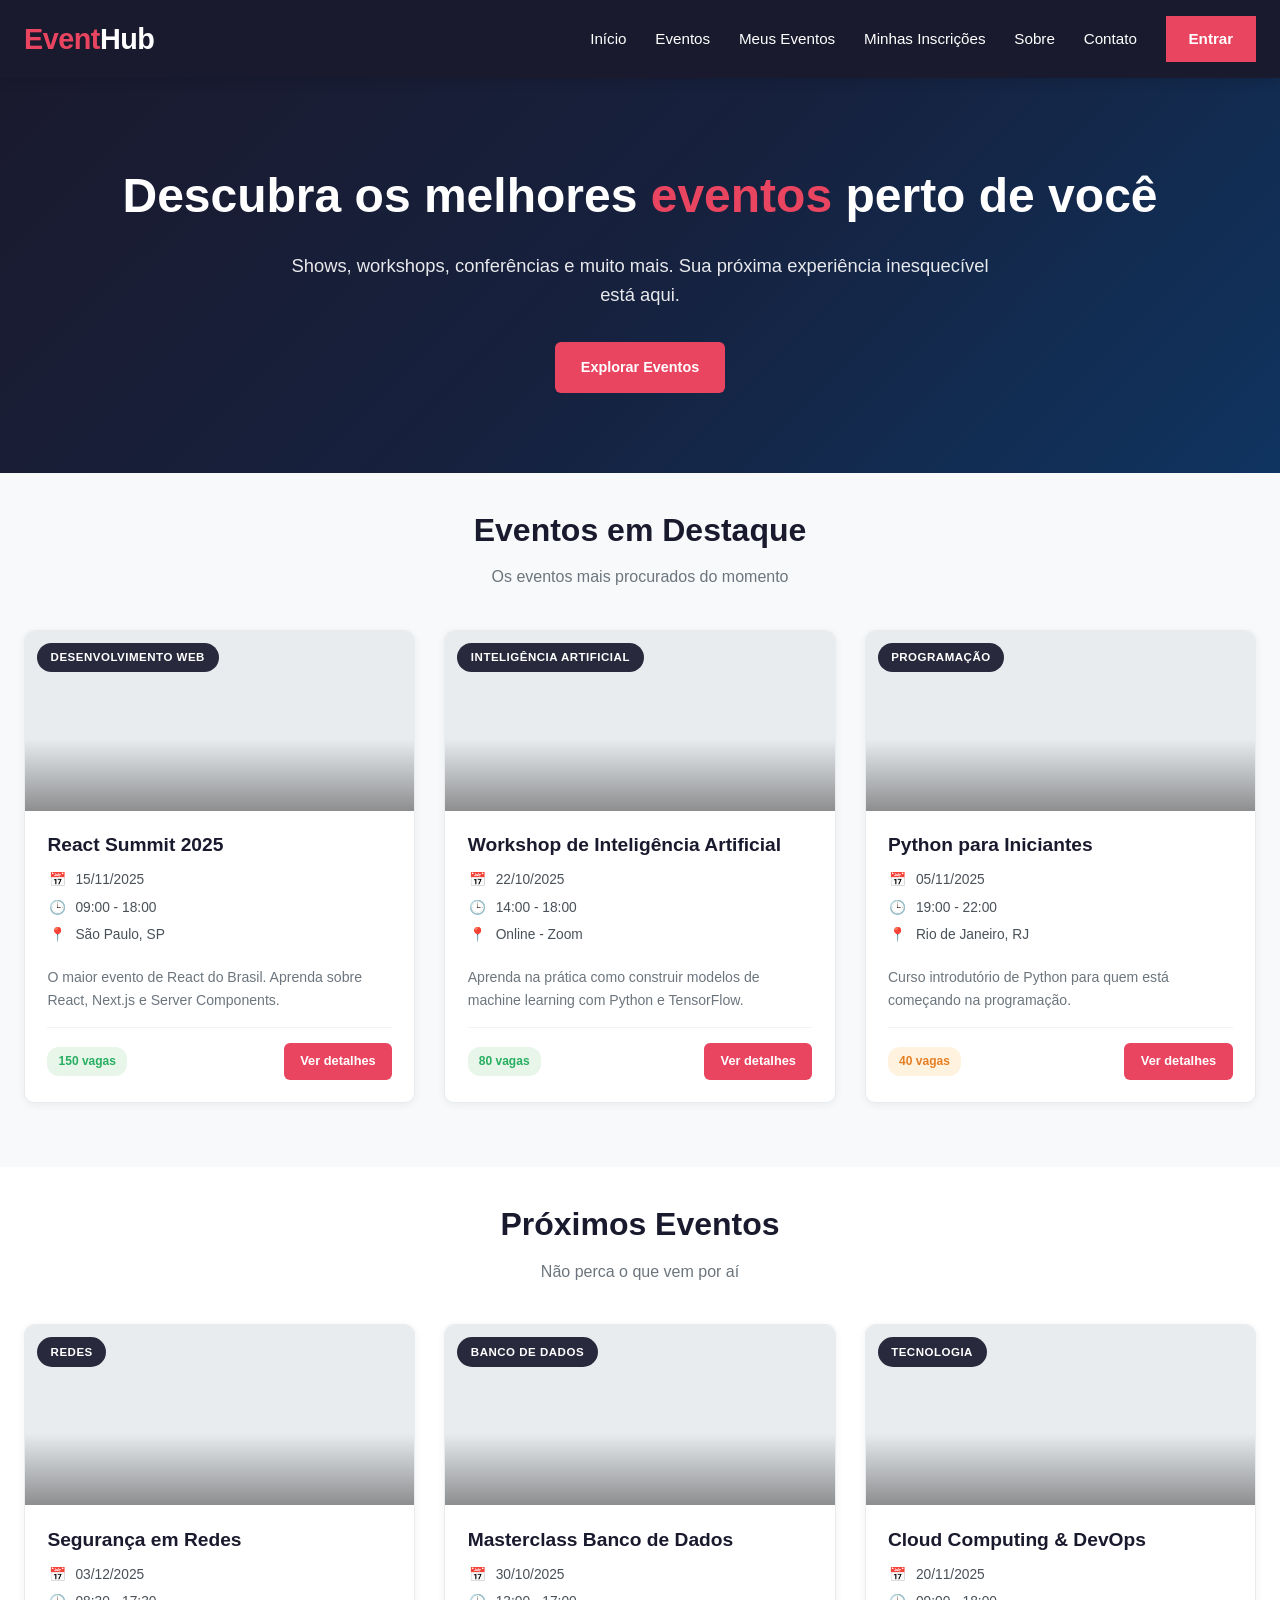
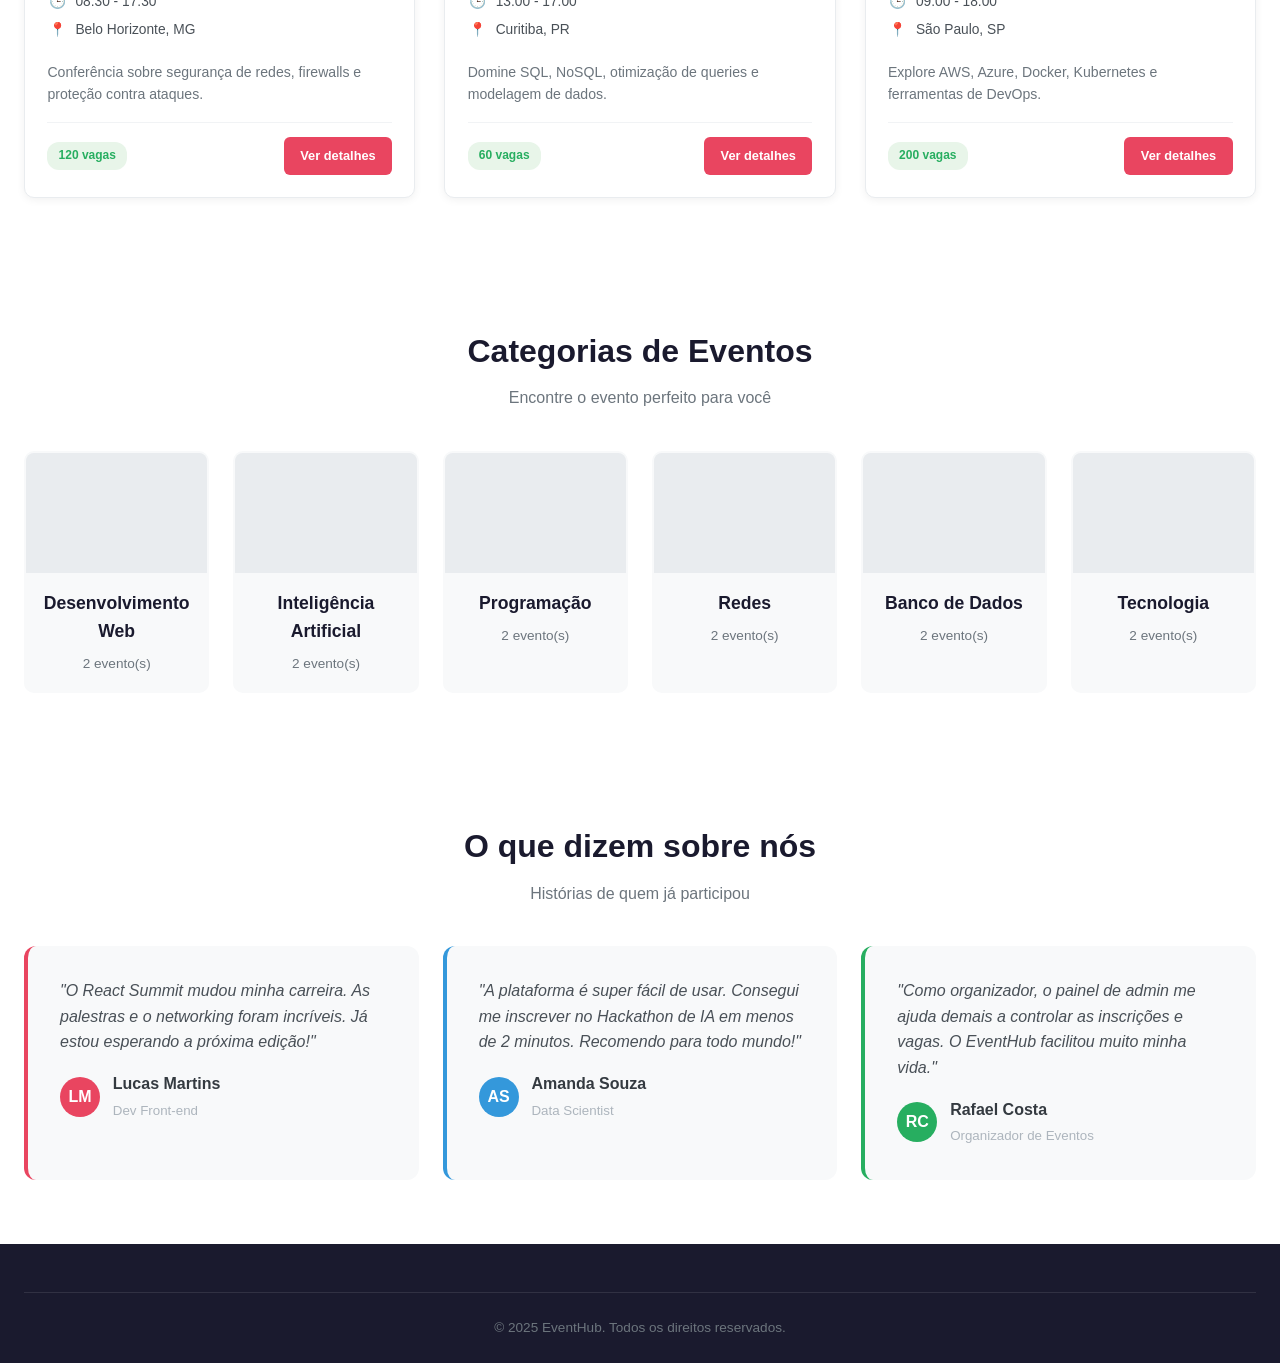
==== commit e1bb3511: "Remove buttons from hero actions in index.html Removed 'Criar Evento' and 'Seja um Contratante' butt" ====
--- a/index.html
+++ b/index.html
@@ -33,8 +33,7 @@
       <p>Shows, workshops, conferências e muito mais. Sua próxima experiência inesquecível está aqui.</p>
       <div class="hero-actions">
         <a href="eventos.html" class="btn btn-primary">Explorar Eventos</a>
-        <a href="cadastro-evento.html" id="btnCriarEvento" class="btn btn-outline" style="background:transparent;color:white;border-color:white;display:none;">Criar Evento</a>
-        <a href="cadastro-contratante.html" class="btn btn-outline" style="background:transparent;color:white;border-color:white;">Seja um Contratante</a>
+        
       </div>
     </div>
   </section>
@@ -169,4 +168,4 @@
     });
   </script>
 </body>
-</html>+</html>
